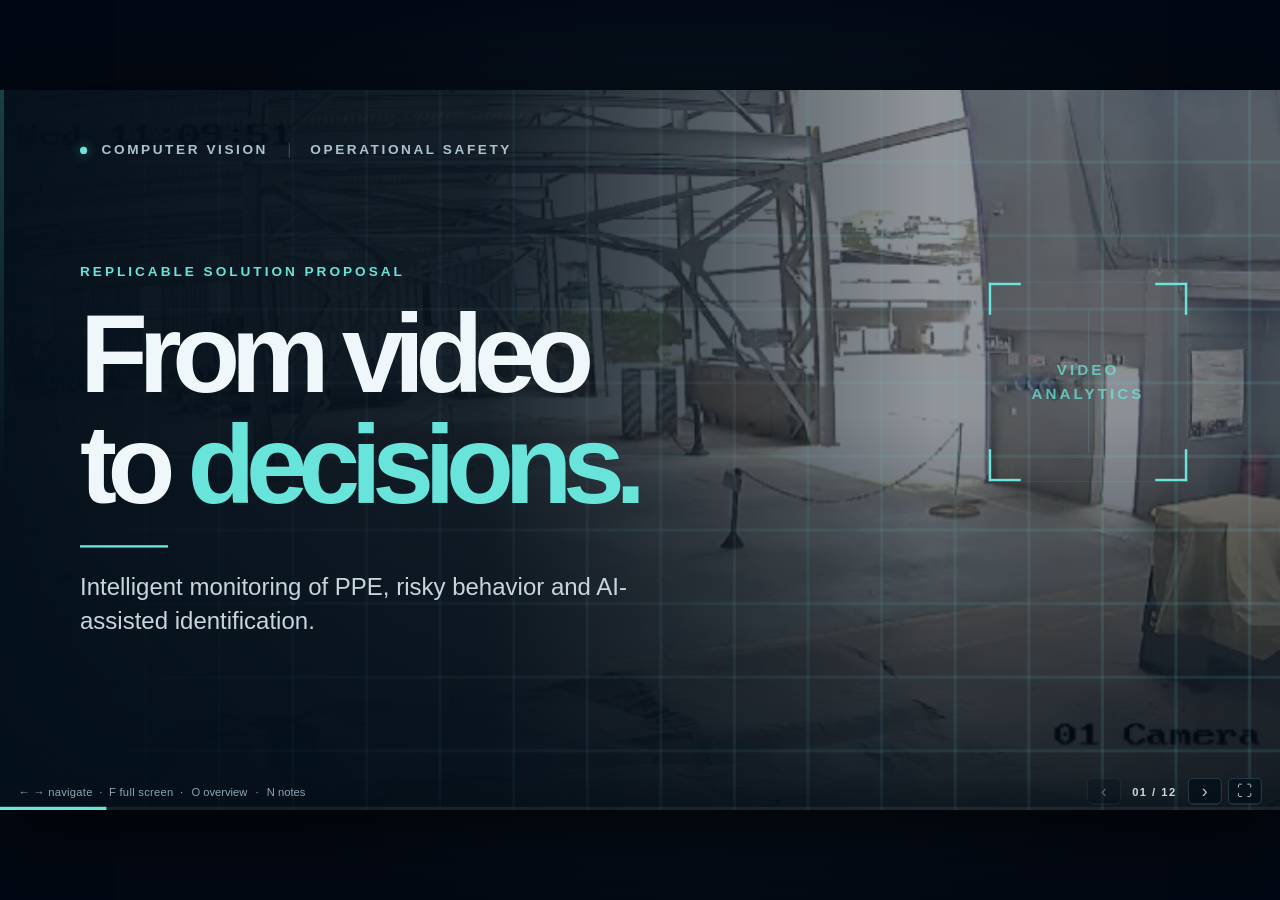
==== ApresentacaoIAseguranca_English/index.html @ 762caa15 "Add English presentation" ====
<!doctype html>
<html lang="en">
<head>
  <meta charset="utf-8">
  <meta name="viewport" content="width=device-width, initial-scale=1, viewport-fit=cover">
  <meta name="color-scheme" content="dark">
  <meta name="description" content="Offline presentation for computer vision projects in industrial safety.">
  <title>Vision AI — Operational Safety</title>
  <link rel="stylesheet" href="styles.css">
  <script src="script.js" defer></script>
</head>
<body>
  <main id="viewport" aria-label="Vision AI presentation">
    <div id="deck" class="deck">
        <section class="slide cover active" aria-roledescription="slide" aria-label="1 of 12: From video to decisions" data-title="From video to decisions" data-section="INTRODUCTION" data-notes="Open by explaining the objective. The offer is a solution that turns images into events supporting safety, beyond a standalone camera. This case served as a test bed and is still awaiting full validation.">
          <div class="cover-bg"><img class="cover-img" src="assets/ambiente-industrial.webp" alt="Industrial area monitored by a camera" draggable="false"></div>
          <div class="cover-shade"></div>
          <div class="cover-grid"></div>
          <div class="cover-meta"><span class="tiny-dot"></span> COMPUTER VISION <span class="tiny-divider"></span> OPERATIONAL SAFETY</div>
          <div class="cover-content">
            <div class="overline accent">REPLICABLE SOLUTION PROPOSAL</div>
            <h1 class="cover-title">From video<br>to <em>decisions.</em></h1>
            <div class="cover-rule"></div>
            <p class="cover-sub">Intelligent monitoring of PPE, risky behavior and AI-assisted identification.</p>
          </div>
          <div class="cover-right">
            <div class="scan-square">
              <span></span><span></span><span></span><span></span>
              <div>VIDEO<br>ANALYTICS</div>
            </div>
          </div>
        </section>
        <section class="slide" aria-roledescription="slide" aria-label="2 of 12: The challenge" data-title="The challenge" data-section="CONTEXT" data-notes="The challenge is extracting value from the available video. Emphasize the difference between passive monitoring and verifiable event workflows." hidden>
          <header class="slide-top"><span class="wordmark"><span class="mark"></span> VISION <span class="wordmark-lite">/ INTELLIGENCE</span></span><span class="chapter">02 &nbsp; / &nbsp; OPPORTUNITY</span></header>
          <div class="content-pad">
            <div class="eyebrow">01 / WHY IS THIS CRITICAL?</div>
            <h2 class="big-heading">A camera sees.<br><span class="muted">A system needs to understand.</span></h2>
            <p class="lead narrow">In industrial settings, capturing images is just the beginning. The challenge is turning observations into useful, verifiable and actionable records.</p>
            <div class="three-cards offset-top">
              <div class="feature">
                <span class="feature-index">01</span>
                <div class="feature-line"></div>
                <h3>Visibility</h3>
                <p>Identify relevant situations in monitored areas.</p>
              </div>
              <div class="feature">
                <span class="feature-index">02</span>
                <div class="feature-line"></div>
                <h3>Context</h3>
                <p>Understand where, when and under what conditions an event occurred.</p>
              </div>
              <div class="feature">
                <span class="feature-index">03</span>
                <div class="feature-line"></div>
                <h3>Response</h3>
                <p>Route evidence for review, alerts and operational improvement.</p>
              </div>
            </div>
          </div>
          <footer class="slide-foot"><span>OPERATIONAL SAFETY · EVENT-DRIVEN MONITORING</span><span>CASE STUDY · HIKVISION · 2026</span></footer>
        </section>
        <section class="slide" aria-roledescription="slide" aria-label="3 of 12: A real case as the starting point" data-title="A real case as the starting point" data-section="PROJECT FOUNDATION" data-notes="Explain the context. The equipment and captures are real, but the results still require full industrial validation. Show the large space and the doorway with strong incoming light." hidden>
          <header class="slide-top"><span class="wordmark"><span class="mark"></span> VISION <span class="wordmark-lite">/ INTELLIGENCE</span></span><span class="chapter">03 &nbsp; / &nbsp; CASE STUDY</span></header>
          <div class="content-pad">
            <div class="eyebrow">02 / WHAT HAS BEEN DONE?</div>
            <h2 class="big-heading">From hypothesis<br><span class="accent">to field deployment.</span></h2>
            <div class="case-layout">
              <div class="case-visual">
                <img class="w100" src="assets/galpao-do-piloto.webp" alt="Actual capture of the industrial facility" draggable="false">
                <div class="image-caption"><span class="signal"></span> Monitored industrial facility · 28 OCT 2026</div>
              </div>
              <div class="case-facts">
                <div class="case-fact">
                  <span>01</span>
                  <div>
                    <strong>Camera with onboard AI</strong>
                    <p>Hikvision DeepinView, tested in a real industrial facility.</p>
                  </div>
                </div>
                <div class="case-fact">
                  <span>02</span>
                  <div>
                    <strong>Observed capabilities</strong>
                    <p>Hard hat events, mobile phone use and face capture/matching.</p>
                  </div>
                </div>
              </div>
            </div>
          </div>
          <footer class="slide-foot"><span>PILOT IMAGES · CAPTURED ON 28 OCT 2026</span><span>CASE STUDY · HIKVISION · 2026</span></footer>
        </section>
        <section class="slide" aria-roledescription="slide" aria-label="4 of 12: Three demonstrated capabilities" data-title="Three demonstrated capabilities" data-section="VALIDATION" data-notes="Explain the three observable results. Avoid claiming high accuracy or delivery of a complete end-to-end workflow. Facial identification displays scores, but errors and false positives still need validation." hidden>
          <header class="slide-top"><span class="wordmark"><span class="mark"></span> VISION <span class="wordmark-lite">/ INTELLIGENCE</span></span><span class="chapter">04 &nbsp; / &nbsp; CAPABILITIES</span></header>
          <div class="content-pad">
            <div class="eyebrow">03 / RESULTS</div>
            <h2 class="big-heading">Three signs that<br><span class="muted">the technology works.</span></h2>
            <div class="proof-grid">
              <div class="proof-card">
                <div class="proof-image"><img src="assets/evento-capacete.webp" alt="Missing hard hat event" draggable="false"></div>
                <div class="proof-body">
                  <div class="proof-num">01</div>
                  <h3>Hard hat detection</h3>
                  <p>Events recorded.</p>
                </div>
              </div>
              <div class="proof-card">
                <div class="proof-image"><img src="assets/evento-celular.webp" alt="Mobile phone use event" draggable="false"></div>
                <div class="proof-body">
                  <div class="proof-num">02</div>
                  <h3>Mobile phone use</h3>
                  <p>Detection confirmed when the phone is visible to the camera.</p>
                </div>
              </div>
              <div class="proof-card">
                <div class="proof-image face-proof"><img src="assets/comparacao-facial.webp" alt="Recognition panel with anonymized data" draggable="false"></div>
                <div class="proof-body">
                  <div class="proof-num">03 <span class="status status-good">RECORDS GENERATED</span></div>
                  <h3>Face capture and matching</h3>
                </div>
              </div>
            </div>
          </div>
          <footer class="slide-foot"><span>DETECTION ≠ VALIDATED ACCURACY</span><span>CASE STUDY · HIKVISION · 2026</span></footer>
        </section>
        <section class="slide" aria-roledescription="slide" aria-label="5 of 12: Phone use detection within the field of view" data-title="Phone use detection within the field of view" data-section="BEHAVIOR" data-notes="State clearly that the team confirmed this test, including the known failure when the phone is on the side of the face hidden from the camera. Positioning and perspective matter." hidden>
          <header class="slide-top"><span class="wordmark"><span class="mark"></span> VISION <span class="wordmark-lite">/ INTELLIGENCE</span></span><span class="chapter">05 &nbsp; / &nbsp; MOBILE PHONE USE</span></header>
          <div class="content-pad">
            <div class="eyebrow">04 / BEHAVIOR DETECTION</div>
            <h2 class="mid-heading">Mobile phone detected.<br><span class="accent">Confirmed in field testing.</span></h2>
            <div class="phone-layout">
              <div class="phone-visual">
                <img class="w100" src="assets/evento-celular.webp" alt="Confirmed mobile phone use test" draggable="false">
                <div class="media-tag">EVENT · USING MOBILE PHONE</div>
              </div>
            </div>
          </div>
          <footer class="slide-foot"><span>CAPABILITY CONFIRMED IN FIELD TESTING</span><span>CASE STUDY · HIKVISION · 2026</span></footer>
        </section>
        <section class="slide" aria-roledescription="slide" aria-label="6 of 12: Facial recognition requires sufficient image detail" data-title="Facial recognition requires sufficient image detail" data-section="FACE" data-notes="The records and comparisons against the facial database are visible. Make clear that sensitivity, specificity, FAR/FRR and accuracy have not been measured. Personal data is protected in the demonstration materials." hidden>
          <header class="slide-top"><span class="wordmark"><span class="mark"></span> VISION <span class="wordmark-lite">/ INTELLIGENCE</span></span><span class="chapter">06 &nbsp; / &nbsp; ASSISTED IDENTIFICATION</span></header>
          <div class="content-pad">
            <div class="eyebrow">05 / FACE CAPTURE</div>
            <h2 class="mid-heading">Identifying people requires<br><span class="muted">more than locating faces.</span></h2>
            <div class="facial-layout">
              <div class="records-panel">
                <div class="panel-heading">RECORDS GENERATED BY THE CAMERA <span>●</span></div>
                <img class="w100" src="assets/registros-faciais.webp" alt="Face capture history with anonymized faces" draggable="false">
                <div class="privacy-label">Facial data anonymized in this presentation</div>
              </div>
              <div class="facial-copy">
                <div class="score-large">60–92<span>%</span></div>
                <div class="score-label">Range of scores shown in sample matches</div>
              </div>
            </div>
          </div>
          <footer class="slide-foot"><span>INTERFACE MATCH SCORES · NOT ACCURACY METRICS</span><span>CASE STUDY · HIKVISION · 2026</span></footer>
        </section>
        <section class="slide" aria-roledescription="slide" aria-label="7 of 12: From equipment to a solution" data-title="From equipment to a solution" data-section="ARCHITECTURE" data-notes="This is a reference architecture for new projects and has not yet been fully implemented in this case. ISAPI/ONVIF integration for each event must be tested before it can be confirmed. A custom model is optional and is added when needed." hidden>
          <header class="slide-top"><span class="wordmark"><span class="mark"></span> VISION <span class="wordmark-lite">/ INTELLIGENCE</span></span><span class="chapter">07 &nbsp; / &nbsp; REFERENCE ARCHITECTURE</span></header>
          <div class="content-pad">
            <div class="eyebrow">06 / HOW A PROJECT CAN EVOLVE</div>
            <h2 class="mid-heading">From sensor to record.<br><span class="muted">Beyond the camera interface.</span></h2>
            <div class="arch-flow">
              <div class="arch-node">
                <div class="arch-num">01 / SOURCE</div>
                <div class="arch-icon">◉</div>
                <strong>Smart camera</strong>
                <p>Video and AI events</p>
              </div>
              <div class="arch-arrow">→</div>
              <div class="arch-node">
                <div class="arch-num">02 / CONNECT</div>
                <div class="arch-icon">⇄</div>
                <strong>Integration layer</strong>
                <p>Receipt and validation</p>
              </div>
              <div class="arch-arrow">→</div>
              <div class="arch-node">
                <div class="arch-num">03 / INTERPRET</div>
                <div class="arch-icon">◇</div>
                <strong>Event correlation</strong>
                <p>Person · time · location</p>
              </div>
              <div class="arch-arrow">→</div>
              <div class="arch-node">
                <div class="arch-num">04 / ACT</div>
                <div class="arch-icon">▤</div>
                <strong>Incident management</strong>
                <p>Review · alerts · reports</p>
              </div>
            </div>
            <div class="arch-lower">
              <div class="arch-label">OPTIONAL EXTENSION</div>
              <div class="arch-optional"><strong>Custom external AI</strong><span>Custom models can complement onboard AI when requirements call for it.</span></div>
              <div class="arch-guard">Integrations, protocols and performance require validation for each device and environment.</div>
            </div>
          </div>
          <footer class="slide-foot"><span>PROPOSED ARCHITECTURE · NOT FULLY DEPLOYED IN THE PILOT</span><span>CASE STUDY · HIKVISION · 2026</span></footer>
        </section>
        <section class="slide" aria-roledescription="slide" aria-label="8 of 12: An event becomes a workflow" data-title="An event becomes a workflow" data-section="PRODUCT" data-notes="Explain that the mockup shows the proposed product. The pilot confirmed events in the camera interface, while this platform remains a proposal. The software provides traceability and human review before action is taken." hidden>
          <header class="slide-top"><span class="wordmark"><span class="mark"></span> VISION <span class="wordmark-lite">/ INTELLIGENCE</span></span><span class="chapter">08 &nbsp; / &nbsp; PROPOSED EXPERIENCE</span></header>
          <div class="content-pad">
            <div class="eyebrow">07 / EXPERIENCE TO BE DEVELOPED</div>
            <h2 class="mid-heading">From detection<br><span class="accent">to follow-up.</span></h2>
            <div class="app-shell">
              <div class="app-header"><span class="mini-mark"></span> EVENT CENTER <span class="demo-flag">ILLUSTRATIVE CONCEPT</span><span class="app-faux-clock">OVERVIEW</span></div>
              <div class="app-stats">
                <div><span>01</span><strong>Receive</strong><small>Raw event</small></div>
                <div><span>02</span><strong>Verify</strong><small>Context and evidence</small></div>
                <div><span>03</span><strong>Classify</strong><small>Human validation</small></div>
                <div><span>04</span><strong>Learn</strong><small>Reports and adjustments</small></div>
              </div>
              <div class="sample-event subtle">
                <div class="sample-icon ok">✓</div>
                <div class="event-text">
                  <strong>Event received · mobile phone use</strong>
                  <p>Configurable rule · review under operational policy</p>
                </div>
                <div class="sample-chip neutral">SAMPLE RECORD</div>
              </div>
            </div>
            <div class="app-caption">Conceptual interface. It represents neither delivered software nor an actual event.</div>
          </div>
          <footer class="slide-foot"><span>PRODUCT WORKFLOW · NON-OPERATIONAL EXAMPLE</span><span>CASE STUDY · HIKVISION · 2026</span></footer>
        </section>
        <section class="slide" aria-roledescription="slide" aria-label="9 of 12: Reliability and governance" data-title="Reliability and governance" data-section="RESPONSIBILITY" data-notes="Biometric information is sensitive data. Keep names, Brazilian taxpayer IDs (CPF) and faces out of commercial materials. Require a defined purpose, an appropriate legal basis, data minimization, retention rules and access permissions. Use human review for decisions affecting workers." hidden>
          <header class="slide-top"><span class="wordmark"><span class="mark"></span> VISION <span class="wordmark-lite">/ INTELLIGENCE</span></span><span class="chapter">09 &nbsp; / &nbsp; TRUST</span></header>
          <div class="content-pad">
            <div class="eyebrow">08 / NON-NEGOTIABLE PRINCIPLES</div>
            <h2 class="big-heading">AI supports decisions.<br><span class="muted">Verification is still required.</span></h2>
            <div class="govern-grid">
              <div class="govern-card">
                <div class="govern-icon">01</div>
                <h3>Human review</h3>
                <p>Avoid assigning violations automatically based on uncertain detection.</p>
              </div>
              <div class="govern-card">
                <div class="govern-icon">02</div>
                <h3>Traceability</h3>
                <p>Retain event context, time, source and evidence.</p>
              </div>
              <div class="govern-card">
                <div class="govern-icon">03</div>
                <h3>Data protection</h3>
                <p>Biometrics and identification require controls and review under the LGPD.</p>
              </div>
              <div class="govern-card">
                <div class="govern-icon">04</div>
                <h3>Ongoing testing</h3>
                <p>Measure false positives, missed events and changes in the environment.</p>
              </div>
            </div>
            <div class="govern-statement"><span class="signal"></span> A sound solution must be technically feasible, operationally useful and responsible.</div>
          </div>
          <footer class="slide-foot"><span>GOVERNANCE AND SAFETY BY DESIGN</span><span>CASE STUDY · HIKVISION · 2026</span></footer>
        </section>
        <section class="slide" aria-roledescription="slide" aria-label="10 of 12: Applying the case to new projects" data-title="Applying the case to new projects" data-section="METHOD" data-notes="Present a repeatable method. Start with one rule and one area, define success, test and then size the solution. Establish timelines, camera counts and accuracy expectations after the site assessment." hidden>
          <header class="slide-top"><span class="wordmark"><span class="mark"></span> VISION <span class="wordmark-lite">/ INTELLIGENCE</span></span><span class="chapter">10 &nbsp; / &nbsp; DEPLOYMENT STRATEGY</span></header>
          <div class="content-pad">
            <div class="eyebrow">09 / REPLICABLE MODEL</div>
            <h2 class="mid-heading">Start small.<br><span class="accent">Validate before scaling.</span></h2>
            <div class="roadmap">
              <div class="road-step">
                <div class="road-step-head">
                  <div class="phase">PHASE 01</div>
                  <span class="road-id">01</span>
                </div>
                <h3>Assessment</h3>
                <p>Map the environment, risks, rules and field of view.</p>
                <div class="road-deliver">Output → scope and test criteria</div>
              </div>
              <div class="road-step">
                <div class="road-step-head">
                  <div class="phase">PHASE 02</div>
                  <span class="road-id">02</span>
                </div>
                <h3>Proof of concept</h3>
                <p>Test real events, occlusions, lighting and AI limitations.</p>
                <div class="road-deliver">Output → measurable results</div>
              </div>
              <div class="road-step">
                <div class="road-step-head">
                  <div class="phase">PHASE 03</div>
                  <span class="road-id">03</span>
                </div>
                <h3>Integration and scale</h3>
                <p>Build records, alerts and metrics, and extend coverage to new areas.</p>
                <div class="road-deliver">Output → governed operations</div>
              </div>
            </div>
            <div class="road-bottom"><span>1 CAMERA</span><b>→</b><span>1 RULE</span><b>→</b><span>1 AREA</span><b>→</b><span>1 MEASURABLE CRITERION</span></div>
          </div>
          <footer class="slide-foot"><span>EFFORT AND INFRASTRUCTURE DEFINED AFTER ASSESSMENT</span><span>CASE STUDY · HIKVISION · 2026</span></footer>
        </section>
        <section class="slide" aria-roledescription="slide" aria-label="11 of 12: More possibilities, the same rigor" data-title="More possibilities, the same rigor" data-section="EXPANSION" data-notes="Distinguish the tests confirmed in the pilot from future possibilities. Detection of safety glasses, gloves, restricted areas and advanced behavior analysis must not be sold as validated capabilities of the current equipment." hidden>
          <header class="slide-top"><span class="wordmark"><span class="mark"></span> VISION <span class="wordmark-lite">/ INTELLIGENCE</span></span><span class="chapter">11 &nbsp; / &nbsp; NEW APPLICATIONS</span></header>
          <div class="content-pad">
            <div class="eyebrow">10 / OPPORTUNITIES FOR GROWTH</div>
            <h2 class="big-heading">One method.<br><span class="muted">Different applications.</span></h2>
            <div class="use-grid">
              <div class="use-card">
                <div class="use-glyph">⌁</div>
                <h3>PPE</h3>
                <p>Hard hats and other equipment relevant to each process.</p>
                <span>CASE STUDY</span>
              </div>
              <div class="use-card">
                <div class="use-glyph">▢</div>
                <h3>Behaviors</h3>
                <p>Mobile phone use and rules specific to the environment.</p>
                <span>CASE STUDY</span>
              </div>
              <div class="use-card">
                <div class="use-glyph">◎</div>
                <h3>Access and presence</h3>
                <p>Monitoring areas, routes and movement.</p>
                <span>OPPORTUNITY</span>
              </div>
              <div class="use-card">
                <div class="use-glyph">▥</div>
                <h3>Operational intelligence</h3>
                <p>Metrics and historical records to guide prevention.</p>
                <span>OPPORTUNITY</span>
              </div>
            </div>
            <div class="use-disclaimer">Additional applications depend on requirements, hardware compatibility, technical validation and privacy assessment.</div>
          </div>
          <footer class="slide-foot"><span>POTENTIAL USE CASES · NOT ALL DEMONSTRATED IN THE PILOT</span><span>CASE STUDY · HIKVISION · 2026</span></footer>
        </section>
        <section class="slide end" aria-roledescription="slide" aria-label="12 of 12: Next step: identify where AI adds value" data-title="Next step: identify where AI adds value" data-section="CLOSING" data-notes="Close by asking which risks and situations matter most in the customer&#x27;s operation. Use the answer to discuss assessment, proof of concept and integration. Avoid presenting it as a finished product." hidden>
          <div class="end-bg"><img src="assets/ambiente-industrial.webp" alt="Industrial environment" draggable="false"></div>
          <div class="end-grad"></div>
          <div class="end-mark"><span class="mark"></span> VISION <span>/ INTELLIGENCE</span></div>
          <div class="end-content">
            <div class="overline accent">AI FOR OPERATIONAL SAFETY</div>
            <h1>Turning<br>pixels into <em>prevention.</em></h1>
            <div class="cover-rule"></div>
            <p>A real-world pilot as the basis for tailored solutions, with evidence, context and responsibility.</p>
            <div class="end-actions">
              <div><span>01</span> Understand the environment</div>
              <div><span>02</span> Define the rule</div>
              <div><span>03</span> Validate the solution</div>
            </div>
          </div>
          <div class="end-footer">OPEN DISCUSSION <span class="long-arrow">→</span> Q&amp;A</div>
        </section>

      <div class="presenter-ui">
        <aside id="notes" aria-labelledby="notes-heading" hidden>
          <h2 id="notes-heading">Presenter notes</h2>
          <p id="notes-text"></p>
        </aside>

        <footer class="toolbar">
          <div class="shortcuts">
            <span class="keyboard-hint"><kbd>←</kbd> <kbd>→</kbd> navigate</span>
            <span class="shortcut-separator" aria-hidden="true">·</span>
            <span class="keyboard-hint"><kbd>F</kbd> full screen</span>
            <span class="shortcut-separator" aria-hidden="true">·</span>
            <button id="overview-toggle" type="button" aria-label="Open the slide overview" aria-haspopup="dialog" aria-controls="overview" aria-keyshortcuts="O"><kbd aria-hidden="true">O</kbd> overview</button>
            <span class="shortcut-separator" aria-hidden="true">·</span>
            <button id="notes-toggle" type="button" aria-label="Presenter notes" aria-controls="notes" aria-expanded="false" aria-keyshortcuts="N"><kbd aria-hidden="true">N</kbd> notes</button>
          </div>
          <nav class="navigation" aria-label="Slide navigation">
            <button id="prev" type="button" aria-label="Previous slide" aria-disabled="true">‹</button>
            <div id="counter">01 / 12</div>
            <button id="next" type="button" aria-label="Next slide">›</button>
            <button id="full" type="button" aria-label="Full screen mode" aria-pressed="false" aria-keyshortcuts="F"><span aria-hidden="true">⛶</span></button>
          </nav>
          <div id="progress-track" role="progressbar" aria-label="Presentation progress" aria-valuemin="1" aria-valuemax="12" aria-valuenow="1">
            <div id="progress"></div>
          </div>
        </footer>
      </div>
    </div>
  </main>

  <div id="announcement" class="sr-only" role="status" aria-atomic="true"></div>

  <dialog id="overview" aria-labelledby="overview-title">
    <div class="overview-header">
      <h2 id="overview-title">Slide overview</h2>
      <button id="overview-close" type="button" aria-label="Close the overview">×</button>
    </div>
    <div id="overview-grid"></div>
  </dialog>
</body>
</html>
---- ApresentacaoIAseguranca_English/styles.css ----
:root {
  color-scheme: dark;
  --shell: #081824;
  --shell-line: #253c49;
  --background: #07131d;
  --surface-deep: #122a39;
  --text: #eff7fa;
  --muted: #93a9b8;
  --subtle: #8ba5b5;
  --accent: #69e4db;
  --warm: #feb978;
  --line: #284553;
  --border: rgba(190, 225, 231, .16);
  --pad: 95px;
  font-family: Inter, 'Segoe UI', Aptos, Arial, sans-serif;
}

*, *::before, *::after { box-sizing: border-box; }
[hidden] { display: none !important; }
html, body { margin: 0; height: 100%; }
body {
  display: flex;
  flex-direction: column;
  overflow: hidden;
  background: var(--background);
  color: var(--text);
}

button { font: inherit; color: inherit; cursor: pointer; }
button:focus-visible {
  outline: 2px solid var(--accent);
  outline-offset: 3px;
}

.sr-only {
  position: absolute;
  width: 1px;
  height: 1px;
  padding: 0;
  overflow: hidden;
  clip-path: inset(50%);
  white-space: nowrap;
}

/* Moldura e navegação */
#viewport {
  position: relative;
  min-height: 0;
  flex: 1 1 auto;
  overflow: hidden;
  background: radial-gradient(ellipse at 55% 50%, #122635, #020813 75%);
  touch-action: pan-y pinch-zoom;
}

.deck {
  position: absolute;
  top: 50%;
  left: 50%;
  width: 1600px;
  height: 900px;
  overflow: hidden;
  transform: translate(-50%, -50%) scale(var(--slide-scale, 1));
  background: var(--background);
  box-shadow: 0 25px 95px #000c;
}

.presenter-ui {
  position: absolute;
  z-index: 2;
  inset: auto 0 0;
}

.toolbar {
  position: relative;
  display: flex;
  align-items: center;
  justify-content: space-between;
  gap: 12px;
  padding: 4px 23px 7px;
  background: linear-gradient(0deg, #050d144d, transparent);
}

.shortcuts, .navigation { display: flex; align-items: center; gap: 8px; }
.shortcuts { color: var(--subtle); letter-spacing: .025em; font-size: 14px; white-space: nowrap; }
.shortcuts kbd { font: inherit; }
.shortcuts button {
  min-height: 33px;
  padding: 0 2px;
  border: 0;
  border-radius: 3px;
  background: transparent;
}

.shortcuts button:hover, .shortcuts button[aria-expanded='true'] { color: var(--accent); }
.navigation button {
  display: grid;
  place-items: center;
  width: 42px;
  height: 33px;
  padding: 0;
  border: 1px solid rgba(146, 205, 218, .28);
  border-radius: 6px;
  background: #04101acc;
  color: #b5c9d3;
  font-size: 22px;
  line-height: 1;
}

.navigation button:hover, .navigation button[aria-pressed='true'] { border-color: var(--accent); color: var(--accent); }
.navigation button[aria-disabled='true'] { opacity: .38; cursor: default; }
.navigation button[aria-disabled='true']:hover { border-color: var(--shell-line); color: var(--text); }
#full { font-size: 19px; }
#counter { min-width: 68px; text-align: center; color: #c8dbe2; font-size: 14px; font-weight: 750; letter-spacing: .13em; font-variant-numeric: tabular-nums; }
#progress-track { position: absolute; inset: auto 0 0; height: 4px; background: #c9e4e714; }
#progress { width: calc(100% / 12); height: 100%; background: var(--accent); transition: width .2s ease; }

#notes {
  width: min(calc(100% - 48px), 970px);
  max-height: 185px;
  overflow: auto;
  margin: 0 auto 15px;
  padding: 18px 24px;
  border: 1px solid #69e4db73;
  border-radius: 12px;
  background: #030f17f5;
  box-shadow: 0 20px 50px #0006;
}

#notes h2 { margin: 0 0 7px; font-size: 14px; color: var(--accent); }
#notes p { margin: 0; color: #dceaf0; font-size: 18px; line-height: 1.5; }

#overview {
  width: min(94vw, 1160px);
  max-height: 88dvh;
  padding: clamp(16px, 4vw, 36px);
  border: 1px solid var(--line);
  border-radius: 16px;
  background: var(--shell);
  color: var(--text);
  box-shadow: 0 30px 100px #000a;
}

#overview::backdrop { background: #03090edb; }
.overview-header { display: flex; align-items: center; justify-content: space-between; gap: 16px; margin-bottom: 20px; }
.overview-header h2 { margin: 0; font-size: clamp(19px, 3vw, 29px); letter-spacing: -.03em; }
#overview-close {
  flex: none;
  min-width: 40px;
  min-height: 40px;
  border: 1px solid var(--shell-line);
  border-radius: 7px;
  background: transparent;
  color: var(--muted);
  font-size: 20px;
}
#overview-close:hover { background: var(--surface-deep); color: var(--accent); }
#overview-grid { display: grid; grid-template-columns: repeat(4, 1fr); gap: 12px; }
.overview-item {
  display: grid;
  align-content: center;
  gap: 8px;
  min-height: 92px;
  padding: 13px 15px;
  text-align: left;
  border: 1px solid var(--shell-line);
  border-radius: 8px;
  background: var(--surface-deep);
}

.overview-item span { color: var(--subtle); font-size: 12px; letter-spacing: .12em; }
.overview-item strong { font-size: 16px; line-height: 1.25; }
.overview-item:hover, .overview-item[aria-current='true'] { border-color: var(--accent); }
.overview-item[aria-current='true'] span { color: var(--accent); }

.slide {
  position: absolute;
  inset: 0;
  isolation: isolate;
  overflow: hidden;
  background: var(--background);
}

/* Tipografia e áreas comuns dos slides */

.slide:not(.cover):not(.end)::before {
  content: "";
  pointer-events: none;
  position: absolute;
  inset: 0;
  background-image: linear-gradient(rgba(143,199,214,.025) 1px,transparent 1px),linear-gradient(90deg,rgba(143,199,214,.025) 1px,transparent 1px);
  background-size: 80px 80px;
  opacity: .55;
}

.slide::after {
  content: "";
  position: absolute;
  left: 0;
  top: 0;
  width: 5px;
  height: 100%;
  background: linear-gradient(180deg,var(--accent),transparent 55%);
  opacity: .22;
  pointer-events: none;
}

.slide-top {
  position: absolute;
  left: var(--pad);
  right: var(--pad);
  top: 52px;
  display: flex;
  align-items: center;
  justify-content: space-between;
  z-index: 3;
  gap: 20px;
}

.wordmark {
  font-size: 21px;
  font-weight: 850;
  letter-spacing: .19em;
  display: flex;
  align-items: center;
  gap: 15px;
}

.mark, .mini-mark {
  width: 23px;
  height: 23px;
  border: 4px solid var(--accent);
  display: inline-block;
  border-right-color: transparent;
  border-radius: 50%;
  transform: rotate(-30deg);
  flex: none;
}

.wordmark-lite {
  font-weight: 400;
  letter-spacing: .12em;
  color: #7595a5;
  font-size: 16px;
  margin-left: 5px;
}

.chapter { color: #859fb0; font-size: 15px; letter-spacing: .2em; font-weight: 750; }

.slide-foot {
  position: absolute;
  left: var(--pad);
  right: var(--pad);
  bottom: 44px;
  display: flex;
  justify-content: space-between;
  align-items: center;
  color: #6f8b9d;
  font-size: 14px;
  letter-spacing: .125em;
  font-weight: 700;
  z-index: 3;
  gap: 24px;
}

.slide-foot::before {
  content: "";
  position: absolute;
  bottom: 27px;
  left: 0;
  right: 0;
  height: 1px;
  background: rgba(255,255,255,.09);
}

.content-pad { position: relative; padding: 150px var(--pad) 90px; z-index: 2; height: 100%; }

.eyebrow, .overline { letter-spacing: .22em; font-size: 17px; font-weight: 850; color: #a1b8c4; }

.accent { color: var(--accent) !important; }

.muted { color: #88a1b1; }

.big-heading {
  font-size: 79px;
  line-height: 1.1;
  letter-spacing: -.057em;
  margin: 28px 0 19px;
  font-weight: 780;
}

.mid-heading {
  font-size: 69px;
  line-height: 1.08;
  letter-spacing: -.052em;
  margin: 24px 0 26px;
  font-weight: 790;
}

.lead { font-size: 27px; line-height: 1.47; color: #abc0cd; }

.narrow { max-width: 1000px; }

.three-cards { display: grid; grid-template-columns: repeat(3,1fr); gap: 19px; }

.offset-top { margin-top: 60px; }

.feature {
  height: 210px;
  border: 1px solid var(--border);
  border-radius: 10px;
  background: linear-gradient(160deg,rgba(33,65,79,.38),rgba(13,33,45,.45));
  padding: 27px 30px;
  position: relative;
  overflow: hidden;
}

.feature-index { font-size: 15px; color: var(--accent); font-weight: 800; letter-spacing: .15em; }

.feature-line {
  position: absolute;
  right: 0;
  top: 0;
  width: 86px;
  height: 2px;
  background: var(--accent);
}

.feature h3 { font-size: 31px; letter-spacing: -.03em; margin: 26px 0 8px; }

.feature p { font-size: 20px; line-height: 1.4; color: #a6bbc6; margin: 0; max-width: 330px; }

.w100 { width: 100%; height: 100%; object-fit: cover; display: block; }

.signal, .tiny-dot {
  display: inline-block;
  width: 9px;
  height: 9px;
  background: var(--accent);
  border-radius: 50%;
  box-shadow: 0 0 15px rgba(105,228,219,.5);
  margin-right: 10px;
  flex: none;
}

.tiny-divider {
  display: inline-block;
  height: 19px;
  width: 1px;
  background: rgba(255,255,255,.3);
  margin: 0 18px;
  vertical-align: middle;
}

/* Abertura */

.cover-bg, .cover-shade, .cover-grid { position: absolute; inset: 0; }

.cover-bg img {
  height: 100%;
  width: 100%;
  object-fit: cover;
  filter: saturate(.65) contrast(1.08);
  transform: scale(1.04);
}

.cover-shade {
  background: linear-gradient(90deg,rgba(3,15,26,.99) 0%,rgba(3,15,26,.91) 38%,rgba(3,15,26,.44) 73%,rgba(3,15,26,.48)),linear-gradient(0deg,rgba(3,11,19,.85),transparent 55%);
}

.cover-grid {
  background-image: linear-gradient(transparent 95%,rgba(114,206,221,.13) 96%),linear-gradient(90deg,transparent 95%,rgba(114,206,221,.13) 96%);
  background-size: 92px 92px;
  mask-image: linear-gradient(90deg,transparent,black);
}

.cover-meta {
  position: absolute;
  left: 100px;
  top: 65px;
  font-size: 17px;
  letter-spacing: .19em;
  color: #abc3cc;
  font-weight: 800;
}

.cover-content { position: absolute; left: 100px; top: 218px; width: 940px; }

.cover-title {
  font-weight: 820;
  font-size: 139px;
  letter-spacing: -.085em;
  line-height: .99;
  margin: 23px 0 33px;
}

.cover-title em, .end-content h1 em { font-style: normal; color: var(--accent); }

.cover-rule { height: 3px; width: 110px; background: var(--accent); margin: 25px 0; }

.cover-sub { font-size: 30px; line-height: 1.42; color: #c7d6dc; width: 790px; margin-top: 28px; }

.cover-right { position: absolute; right: 115px; top: 240px; }

.scan-square {
  height: 250px;
  width: 250px;
  position: relative;
  border: 1px solid rgba(105,228,219,.1);
  display: flex;
  align-items: center;
  justify-content: center;
  color: rgba(105,228,219,.75);
  font-size: 19px;
  letter-spacing: .2em;
  text-align: center;
  line-height: 1.6;
  font-weight: 800;
}

.scan-square:after {
  content: "";
  position: absolute;
  top: 35px;
  bottom: 35px;
  width: 1px;
  background: rgba(105,228,219,.18);
  left: 50%;
  animation: scan 5s infinite alternate ease-in-out;
}

.scan-square span { position: absolute; width: 40px; height: 40px; border: 3px solid var(--accent); }

.scan-square span:nth-child(1) { left: 0; top: 0; border-right: 0; border-bottom: 0; }

.scan-square span:nth-child(2) { right: 0; top: 0; border-left: 0; border-bottom: 0; }

.scan-square span:nth-child(3) { left: 0; bottom: 0; border-right: 0; border-top: 0; }

.scan-square span:nth-child(4) { right: 0; bottom: 0; border-left: 0; border-top: 0; }

@keyframes scan {
  from { transform: translateX(-60px); }
  to { transform: translateX(60px); }
}

/* Estudo de caso */

.case-layout {
  display: grid;
  grid-template-columns: 1.25fr .75fr;
  gap: 50px;
  margin-top: 35px;
  height: 390px;
}

.case-visual {
  border-radius: 10px;
  overflow: hidden;
  position: relative;
  border: 1px solid var(--border);
  background: #18303e;
}

.case-visual img { object-fit: cover; filter: saturate(.8); }

.image-caption {
  position: absolute;
  bottom: 0;
  left: 0;
  right: 0;
  background: linear-gradient(0deg,rgba(0,12,22,.91),transparent);
  padding: 33px 25px 19px;
  font-size: 16px;
  font-weight: 700;
}

.case-facts {
  display: flex;
  flex-direction: column;
  justify-content: center;
  padding: 4px 0;
  gap: 26px;
}

.case-fact {
  display: flex;
  gap: 22px;
  align-items: flex-start;
  border-bottom: 1px solid var(--border);
  padding-bottom: 20px;
}

.case-fact:last-child { border-bottom: 0; }

.case-fact>span { font-size: 17px; color: var(--accent); font-weight: 800; padding-top: 4px; }

.case-fact strong { font-size: 25px; letter-spacing: -.02em; }

.case-fact p { font-size: 19px; color: #9db2bf; line-height: 1.42; margin: 8px 0 0; }

/* Resultados do piloto */

.proof-grid { display: grid; grid-template-columns: repeat(3,1fr); gap: 20px; margin-top: 36px; }

.proof-card {
  border: 1px solid var(--border);
  border-radius: 11px;
  background: #0b202e;
  overflow: hidden;
  height: 407px;
}

.proof-image { height: 225px; overflow: hidden; background: #192b36; }

.proof-image img { height: 100%; width: 100%; object-fit: cover; filter: saturate(.82); }

.proof-image.face-proof img { object-fit: contain; background: #0b1d2a; }

.proof-body { padding: 21px 25px; }

.proof-num {
  font-size: 16px;
  color: #77afbf;
  display: flex;
  align-items: center;
  justify-content: space-between;
  font-weight: 850;
  min-height: 29px;
}

.status { font-size: 12px; letter-spacing: .09em; padding: 6px 8px; border-radius: 4px; }

.status-good {
  background: rgba(72,181,152,.13);
  color: #9ce5cb;
  border: 1px solid rgba(72,181,152,.22);
}

.proof-body h3 { font-size: 26px; letter-spacing: -.03em; margin: 20px 0 9px; }

.proof-body p { font-size: 19px; line-height: 1.35; color: #9bb2c0; margin: 0; }

.phone-visual {
  overflow: hidden;
  position: relative;
  width: min(100%, 570px);
  aspect-ratio: 635 / 484;
  border: 1px solid var(--border);
  border-radius: 10px;
  background: #23323b;
}

.media-tag {
  position: absolute;
  left: 18px;
  /* A faixa de informações da câmera ocupa os 11% inferiores da captura. */
  bottom: calc(11% + 8px);
  background: rgba(4,17,28,.92);
  padding: 12px 15px;
  border: 1px solid rgba(105,228,219,.2);
  color: #b4d0d8;
  font-size: 14px;
  letter-spacing: .12em;
  font-weight: 850;
}

/* Registros e evidências */

.simple-rule { height: 1px; background: var(--border); margin: 23px 0; }

.phone-layout { display: grid; margin-top: 29px; justify-items: center; }

.phone-visual img {
  position: absolute;
  inset: 0;
  object-fit: contain;
  background: #172833;
}

.facial-layout {
  display: grid;
  grid-template-columns: 1.25fr .75fr;
  gap: 42px;
  height: 430px;
  margin-top: 36px;
}

.records-panel {
  background: #172534;
  border: 1px solid var(--border);
  border-radius: 10px;
  overflow: hidden;
  position: relative;
  display: flex;
  flex-direction: column;
  min-height: 0;
}

.records-panel img {
  display: block;
  width: 100%;
  object-fit: contain;
  background: #eaeded;
  flex: 1 1 0;
  min-height: 0;
}

.panel-heading {
  font-size: 16px;
  color: #b3d9e1;
  letter-spacing: .08em;
  font-weight: 850;
  padding: 14px 22px;
  background: #102a3b;
}

.panel-heading span { float: right; color: var(--accent); }

.privacy-label {
  position: absolute;
  bottom: 8px;
  right: 12px;
  background: #07121ce8;
  color: #bdd0d9;
  font-size: 14px;
  padding: 7px 11px;
  border-radius: 4px;
}

.facial-copy { padding: 16px 4px; }

.score-large {
  font-size: 96px;
  color: var(--accent);
  font-weight: 780;
  line-height: 1;
  letter-spacing: -.075em;
}

.score-large span { font-size: 45px; letter-spacing: -.04em; }

.score-label { font-size: 21px; line-height: 1.38; color: #afc6cf; margin: 12px 0 0; }

.warning-inline {
  display: flex;
  align-items: center;
  gap: 12px;
  color: #f7cc9d;
  font-size: 17px;
  line-height: 1.3;
  margin-top: 24px;
}

.warning-inline span {
  width: 26px;
  height: 26px;
  flex: 0 0 26px;
  border: 1px solid var(--warm);
  border-radius: 50%;
  text-align: center;
  line-height: 24px;
  font-style: italic;
  font-weight: 700;
}

/* Arquitetura de referência */

.arch-flow { display: flex; align-items: center; gap: 10px; margin-top: 54px; }

.arch-node {
  border: 1px solid rgba(105,228,219,.23);
  background: linear-gradient(180deg,#102d3b,#0b202e);
  border-radius: 11px;
  width: 306px;
  height: 255px;
  padding: 24px 21px;
}

.arch-num { font-size: 14px; letter-spacing: .13em; color: var(--accent); font-weight: 800; }

.arch-icon { font-size: 53px; line-height: 1; margin: 18px 0 13px; color: #91e5e1; }

.arch-node strong { font-size: 24px; line-height: 1.1; display: block; }

.arch-node p { font-size: 17px; color: #90abba; margin: 12px 0; }

.arch-arrow { color: var(--accent); font-size: 39px; font-weight: 700; }

.arch-lower {
  display: grid;
  grid-template-columns: 210px 1fr 1fr;
  gap: 18px;
  margin-top: 32px;
  align-items: center;
}

.arch-label { font-size: 16px; font-weight: 800; letter-spacing: .12em; color: #a4bdc8; }

.arch-optional {
  display: flex;
  flex-direction: column;
  gap: 8px;
  border-left: 3px solid var(--accent);
  padding: 7px 19px;
  font-size: 18px;
}

.arch-optional strong { font-size: 21px; }

.arch-optional span, .arch-guard { color: #8fa9b6; line-height: 1.35; }

.arch-guard { font-size: 17px; }

/* Central de eventos */

.app-shell {
  margin-top: 34px;
  background: #0c2232;
  border: 1px solid rgba(149,207,222,.26);
  border-radius: 13px;
  box-shadow: 0 24px 75px rgba(0,0,0,.25);
  overflow: hidden;
}

.app-header {
  height: 65px;
  display: flex;
  align-items: center;
  padding: 0 26px;
  gap: 13px;
  letter-spacing: .14em;
  font-size: 16px;
  font-weight: 850;
  border-bottom: 1px solid var(--border);
  background: #122d3f;
}

.mini-mark { width: 18px; height: 18px; border-width: 3px; }

.demo-flag {
  font-size: 12px;
  background: rgba(254,185,120,.12);
  color: var(--warm);
  border: 1px solid rgba(254,185,120,.38);
  letter-spacing: .08em;
  padding: 9px 11px;
  margin-left: 17px;
}

.app-faux-clock { font-size: 14px; margin-left: auto; color: #84adbd; }

.app-stats {
  display: grid;
  grid-template-columns: repeat(4,1fr);
  border-bottom: 1px solid var(--border);
}

.app-stats>div {
  height: 119px;
  padding: 27px 25px;
  border-right: 1px solid var(--border);
  position: relative;
  display: flex;
  flex-direction: column;
}

.app-stats>div:last-child { border-right: 0; }

.app-stats span { color: var(--accent); position: absolute; right: 25px; top: 25px; font-size: 18px; }

.app-stats strong { font-size: 26px; letter-spacing: -.02em; }

.app-stats small { font-size: 17px; color: #89a6b5; margin-top: 10px; }

.sample-event {
  margin: 17px 24px;
  background: #17313f;
  border: 1px solid rgba(254,185,120,.36);
  border-radius: 7px;
  min-height: 89px;
  display: flex;
  align-items: center;
  gap: 20px;
  padding: 14px 20px;
}

.sample-event.subtle { background: #102a38; border-color: rgba(105,228,219,.2); }

.sample-icon {
  height: 44px;
  width: 44px;
  border-radius: 50%;
  display: flex;
  align-items: center;
  justify-content: center;
  background: rgba(254,185,120,.15);
  color: var(--warm);
  font-size: 27px;
  font-weight: 800;
  flex: none;
}

.sample-icon.ok { background: rgba(105,228,219,.13); color: var(--accent); }

.event-text { flex: 1; }

.event-text strong { font-size: 23px; }

.event-text p { margin: 7px 0 0; color: #91aeba; font-size: 16px; }

.sample-chip { font-size: 13px; letter-spacing: .08em; font-weight: 800; color: var(--warm); }

.sample-chip.neutral { color: var(--accent); }

.app-caption { text-align: right; font-size: 16px; color: #7796a3; margin-top: 13px; }

/* Governança */

.govern-grid { display: grid; grid-template-columns: repeat(4,1fr); gap: 18px; margin-top: 64px; }

.govern-card {
  border: 1px solid var(--border);
  border-radius: 9px;
  background: rgba(21,45,59,.55);
  padding: 25px;
  height: 268px;
}

.govern-icon {
  height: 65px;
  width: 65px;
  border: 1px solid rgba(105,228,219,.46);
  color: var(--accent);
  font-size: 20px;
  display: flex;
  align-items: center;
  justify-content: center;
  border-radius: 50%;
  font-weight: 850;
}

.govern-card h3 { font-size: 24px; letter-spacing: -.04em; margin: 23px 0 10px; }

.govern-card p { color: #9db3c1; font-size: 19px; line-height: 1.39; margin: 0; }

.govern-statement { margin-top: 40px; font-size: 23px; color: #bcd2d9; }

/* Etapas de implementação */

.roadmap { display: grid; grid-template-columns: repeat(3,1fr); gap: 19px; margin-top: 53px; }

.road-step {
  height: 303px;
  border: 1px solid var(--border);
  border-top: 3px solid var(--accent);
  border-radius: 9px;
  padding: 26px 30px;
  background: linear-gradient(160deg,#12313e,#0b1e2b);
}

.road-step-head {
  display: flex;
  justify-content: space-between;
  align-items: center;
  color: var(--accent);
}

.phase { font-size: 17px; letter-spacing: .15em; font-weight: 800; }

.road-id { font-size: 17px; color: #82a1b0; }

.road-step h3 { font-size: 38px; letter-spacing: -.05em; margin: 35px 0 10px; }

.road-step p { font-size: 21px; line-height: 1.43; color: #b0c4cb; margin: 0; }

.road-deliver {
  margin-top: 25px;
  padding-top: 16px;
  border-top: 1px solid var(--border);
  font-size: 16px;
  color: var(--accent);
}

.road-bottom {
  display: flex;
  justify-content: center;
  align-items: center;
  gap: 29px;
  margin-top: 48px;
  font-size: 19px;
  color: #d0dfe5;
  letter-spacing: .07em;
  font-weight: 750;
}

.road-bottom b { font-size: 28px; color: var(--accent); }

/* Aplicações */

.use-grid { display: grid; grid-template-columns: repeat(4,1fr); gap: 19px; margin-top: 57px; }

.use-card {
  height: 275px;
  background: linear-gradient(160deg,rgba(28,58,71,.67),rgba(12,29,42,.8));
  border: 1px solid var(--border);
  border-radius: 10px;
  padding: 24px;
  position: relative;
}

.use-glyph { font-size: 56px; font-weight: 500; color: var(--accent); line-height: 1; height: 70px; }

.use-card h3 { font-size: 26px; margin: 13px 0 11px; letter-spacing: -.025em; }

.use-card p { font-size: 18px; line-height: 1.38; color: #a7bec8; margin: 0; }

.use-card span {
  position: absolute;
  bottom: 18px;
  left: 24px;
  font-size: 13px;
  letter-spacing: .12em;
  font-weight: 800;
  color: #70c8c8;
}

.use-disclaimer { margin-top: 40px; font-size: 19px; color: #8fa9b5; line-height: 1.3; }

/* Encerramento */

.end-bg, .end-grad { position: absolute; inset: 0; }

.end-bg img {
  width: 100%;
  height: 100%;
  object-fit: cover;
  filter: saturate(.53) brightness(.65);
  transform: scale(1.05);
}

.end-grad {
  background: linear-gradient(90deg,rgba(4,17,27,.99) 0%,rgba(4,17,27,.93) 51%,rgba(4,17,27,.25) 100%),linear-gradient(0deg,rgba(4,17,27,.65),transparent 55%);
}

.end-mark {
  position: absolute;
  left: 96px;
  top: 58px;
  font-size: 20px;
  font-weight: 900;
  letter-spacing: .17em;
  display: flex;
  align-items: center;
  gap: 13px;
}

.end-mark span:last-child { font-size: 15px; color: #91aebb; font-weight: 500; }

.end-content { position: absolute; left: 95px; top: 207px; width: 1250px; }

.end-content h1 { font-size: 113px; line-height: 1.02; letter-spacing: -.08em; margin: 26px 0 26px; }

.end-content p { font-size: 29px; color: #c0d2da; line-height: 1.48; max-width: 920px; }

.end-actions {
  display: flex;
  gap: 42px;
  margin-top: 64px;
  font-size: 20px;
  font-weight: 750;
  color: #d8e6eb;
}

.end-actions>div { display: flex; align-items: center; gap: 13px; }

.end-actions span { color: var(--accent); font-size: 17px; }

.end-footer {
  position: absolute;
  bottom: 58px;
  right: 104px;
  font-size: 16px;
  letter-spacing: .2em;
  color: #bfd6dd;
  font-weight: 750;
}

.long-arrow { color: var(--accent); font-size: 25px; margin: 0 14px; }

/* Leitura em telas estreitas na vertical */
@media screen and (max-width: 760px) and (orientation: portrait) {
  :root {
    --pad: clamp(16px, 4.8vw, 36px);
    --mobile-controls-height: calc(57px + env(safe-area-inset-bottom, 0px));
  }

  #viewport {
    display: block;
    overflow: auto;
    overscroll-behavior-y: contain;
  }

  .deck {
    position: relative;
    inset: auto;
    width: 100%;
    height: auto;
    min-height: 100%;
    padding-bottom: var(--mobile-controls-height);
    transform: none;
    box-shadow: none;
  }

  .slide {
    position: relative;
    inset: auto;
    min-height: calc(100dvh - var(--mobile-controls-height));
  }

  .presenter-ui { position: fixed; }
  .toolbar {
    min-height: var(--mobile-controls-height);
    gap: 4px;
    padding: 5px 6px calc(8px + env(safe-area-inset-bottom, 0px));
    background: #07131df5;
  }

  .shortcuts, .navigation { gap: 4px; }
  .shortcuts { font-size: 12px; }
  .shortcuts button { min-height: 44px; padding-inline: 4px; }
  .keyboard-hint, .shortcut-separator, .shortcuts kbd { display: none; }
  .navigation button { height: 44px; width: 44px; }
  #counter { min-width: 44px; font-size: 12px; }
  #notes { width: auto; max-height: min(32dvh, 220px); margin-inline: 8px; padding-inline: 14px; }
  #overview-grid { grid-template-columns: repeat(2, minmax(0, 1fr)); }
  .overview-item { min-height: 82px; padding: 10px; }
  .overview-item strong { font-size: 13px; }

  .slide-top, .slide-foot {
    position: relative;
    inset: auto;
    margin-inline: var(--pad);
    gap: 10px;
    font-size: 10px;
    line-height: 1.35;
  }

  .slide-top { padding: 21px 0 13px; }
  .chapter { font-size: 9px; letter-spacing: .12em; text-align: right; }
  .wordmark { gap: 6px; font-size: 11px; letter-spacing: .12em; white-space: nowrap; }
  .wordmark-lite { margin-left: 0; font-size: 9px; letter-spacing: .08em; }
  .mark { width: 13px; height: 13px; border-width: 2px; flex: none; }
  .slide-foot { display: grid; padding: 11px 0 24px; }
  .slide-foot::before { top: 0; bottom: auto; }
  .slide-foot span { white-space: normal; }
  .content-pad { height: auto; padding: 27px var(--pad) 26px; }
  .eyebrow, .overline { font-size: 12px; line-height: 1.4; }
  .big-heading, .mid-heading {
    margin: 11px 0 16px;
    font-size: clamp(32px, 7.8vw, 56px);
    line-height: 1.05;
  }

  .lead { margin: 15px 0 0; font-size: 17px; }
  .cover, .end { min-height: max(420px, calc(100dvh - var(--mobile-controls-height))); }
  .cover-meta, .end-mark {
    position: relative;
    inset: auto;
    padding: 24px var(--pad) 0;
    font-size: 10px;
    line-height: 1.4;
  }

  .cover-meta { letter-spacing: .1em; }
  .end-mark { gap: 8px; }
  .end-mark span:last-child { font-size: 9px; }
  .cover-meta .tiny-dot { width: 6px; height: 6px; margin-right: 4px; }
  .tiny-divider { height: 11px; margin-inline: 6px; }
  .cover-shade, .end-grad {
    background: linear-gradient(90deg, #07131af4, #07131a63),
      linear-gradient(0deg, #07131a 0, #07131a00 86%);
  }

  .cover-content, .end-content {
    position: relative;
    inset: auto;
    width: auto;
    padding: clamp(64px, 17vh, 157px) var(--pad) 40px;
  }

  .cover-title, .end-content h1 { margin: 18px 0 0; font-size: clamp(46px, 13vw, 100px); }
  .end-content h1 { font-size: clamp(40px, 10vw, 82px); }
  .cover-rule { width: 70px; margin: 22px 0 16px; }
  .cover-sub, .end-content p { width: auto; margin: 0; font-size: 19px; }
  .cover-right { display: none; }
  .end-content { padding-top: 55px; padding-bottom: 25px; }
  .end-actions { flex-wrap: wrap; margin-top: 22px; gap: 10px 20px; font-size: 14px; }
  .end-actions > div { gap: 7px; }
  .end-actions span { font-size: 13px; }
  .end-footer { position: relative; inset: auto; padding: 0 var(--pad) 24px; font-size: 11px; }
  .long-arrow { font-size: 16px; margin-inline: 6px; }

  .three-cards, .proof-grid, .roadmap, .govern-grid, .use-grid,
  .case-layout, .facial-layout {
    grid-template-columns: minmax(0, 1fr);
    gap: 13px;
    margin-top: 22px;
    height: auto;
  }

  .feature, .govern-card, .road-step, .use-card, .arch-node { height: auto; padding: 16px; }
  .feature h3, .proof-body h3, .govern-card h3, .road-step h3, .use-card h3 {
    margin: 12px 0 8px;
    font-size: 22px;
  }

  .feature p, .proof-body p, .govern-card p, .road-step p, .use-card p {
    max-width: none;
    font-size: 16px;
  }

  .case-visual, .proof-image { height: auto; aspect-ratio: 16 / 10; }
  .proof-card { height: auto; }
  .proof-image img { display: block; }
  .proof-body { padding: 15px 16px 18px; }
  .phone-layout { margin-top: 22px; }
  .image-caption, .media-tag, .privacy-label { font-size: 11px; }
  .image-caption { padding: 16px 12px 10px; }
  .media-tag { left: 8px; padding: 6px 8px; }
  .case-facts { gap: 10px; }
  .case-fact { gap: 10px; padding-block: 8px; }
  .case-fact strong { font-size: 19px; }
  .case-fact p, .govern-statement { font-size: 16px; }
  .records-panel img { flex: none; height: auto; max-height: 360px; }
  .panel-heading { padding: 11px 14px; font-size: 12px; }
  .privacy-label { position: static; padding: 7px 12px; border-radius: 0; }
  .facial-copy { padding: 4px 0; }
  .score-large { font-size: 64px; }
  .score-large span { font-size: 32px; }
  .score-label, .warning-inline { font-size: 16px; }

  .arch-flow { display: grid; grid-template-columns: minmax(0, 1fr); gap: 5px; margin-top: 22px; }
  .arch-node { width: auto; }
  .arch-icon { font-size: 36px; margin: 12px 0 8px; }
  .arch-arrow { justify-self: center; font-size: 28px; transform: rotate(90deg); }
  .arch-node strong, .arch-optional strong { font-size: 20px; }
  .arch-node p, .arch-optional span, .arch-guard { font-size: 16px; }
  .arch-lower { grid-template-columns: minmax(0, 1fr); gap: 12px; margin-top: 16px; }
  .arch-optional { padding: 7px 12px; }

  .app-shell { margin-top: 22px; }
  .app-header { height: auto; flex-wrap: wrap; padding: 12px; gap: 8px; font-size: 12px; }
  .demo-flag { margin-left: 0; padding: 5px 7px; font-size: 10px; }
  .app-faux-clock { display: none; }
  .app-stats { grid-template-columns: repeat(2, minmax(0, 1fr)); }
  .app-stats > div { height: auto; padding: 10px; border-bottom: 1px solid var(--border); }
  .app-stats > div:nth-child(2n) { border-right: 0; }
  .app-stats > div:nth-last-child(-n + 2) { border-bottom: 0; }
  .app-stats span { position: static; font-size: 12px; }
  .app-stats strong { font-size: 16px; }
  .app-stats small { margin-top: 5px; font-size: 12px; }
  .sample-event { flex-wrap: wrap; align-items: flex-start; gap: 7px; margin: 10px; padding: 8px; }
  .sample-icon { flex: 0 0 32px; height: 32px; font-size: 22px; }
  .event-text { min-width: 65%; }
  .event-text strong { font-size: 15px; }
  .event-text p { font-size: 13px; }
  .sample-chip { margin-left: 39px; font-size: 11px; }
  .app-caption { font-size: 13px; text-align: left; }

  .govern-icon { width: 44px; height: 44px; font-size: 16px; }
  .govern-statement { margin-top: 22px; }
  .road-deliver { margin-top: 16px; padding-top: 11px; }
  .road-bottom { flex-wrap: wrap; justify-content: flex-start; gap: 8px; margin-top: 22px; font-size: 11px; }
  .road-bottom b { font-size: 17px; }
  .use-glyph { height: auto; font-size: 42px; }
  .use-card span { position: static; display: inline-block; margin-top: 16px; }
  .use-disclaimer { margin-top: 22px; font-size: 15px; }
}

@media (prefers-reduced-motion: reduce) {
  .scan-square::after { animation: none; }
  #progress { transition: none; }
}

@media print {
  @page { size: 16.6666667in 9.375in; margin: 0; }
  html, body { display: block; width: 1600px; height: auto; overflow: visible; }
  .presenter-ui, #overview, #announcement { display: none !important; }
  #viewport, .deck { position: static; width: 1600px; height: auto; overflow: visible; transform: none; box-shadow: none; }
  .slide, .slide[hidden] {
    position: relative;
    display: block !important;
    width: 1600px;
    height: 900px;
    break-after: page;
    -webkit-print-color-adjust: exact;
    print-color-adjust: exact;
  }
  .slide.end { break-after: auto; }
}
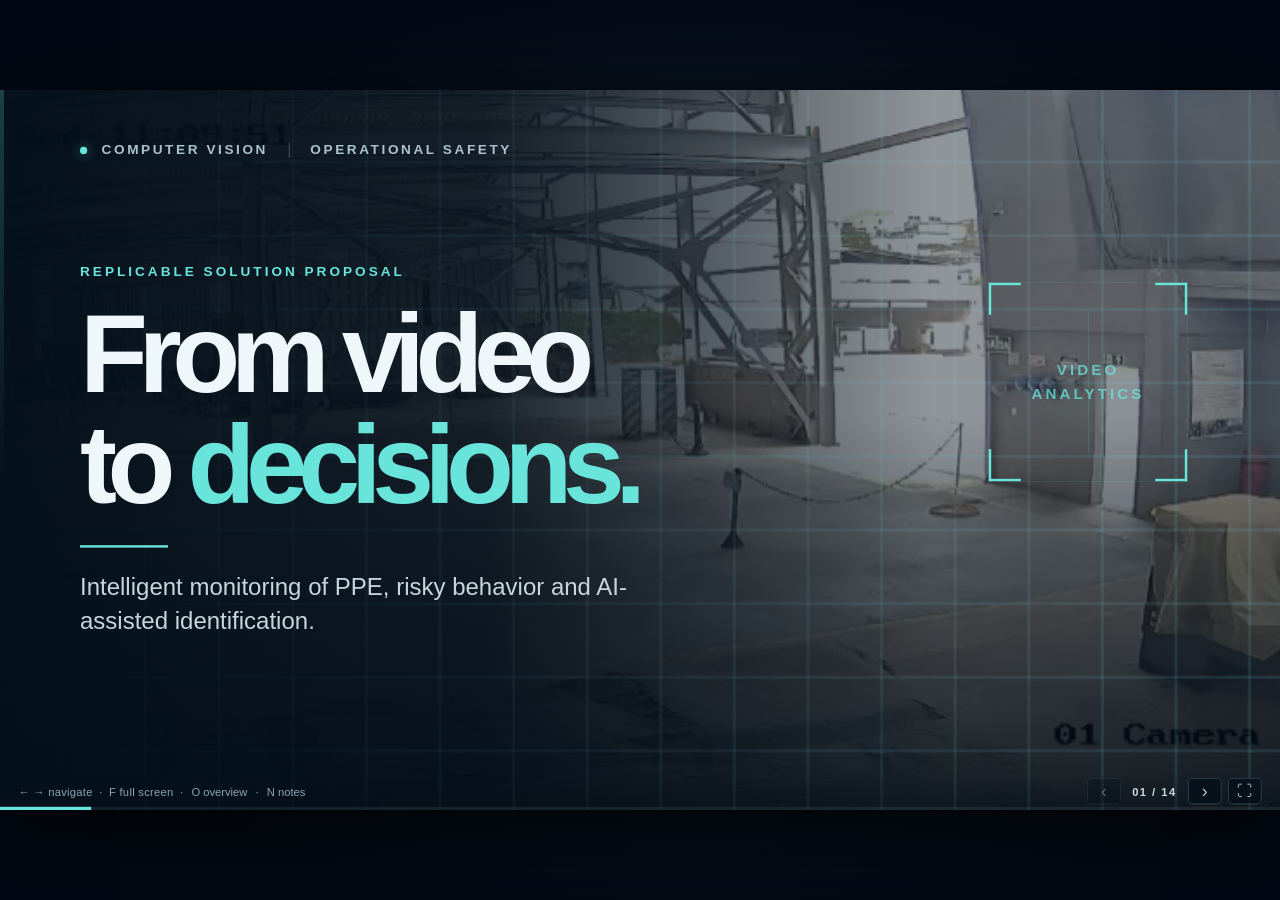
==== commit bf468bc4: "Atualizacao apresentacoes em portugues e ingles" ====
--- a/ApresentacaoIAseguranca_English/index.html
+++ b/ApresentacaoIAseguranca_English/index.html
@@ -12,7 +12,7 @@
 <body>
   <main id="viewport" aria-label="Vision AI presentation">
     <div id="deck" class="deck">
-        <section class="slide cover active" aria-roledescription="slide" aria-label="1 of 12: From video to decisions" data-title="From video to decisions" data-section="INTRODUCTION" data-notes="Open by explaining the objective. The offer is a solution that turns images into events supporting safety, beyond a standalone camera. This case served as a test bed and is still awaiting full validation.">
+        <section class="slide cover active" aria-roledescription="slide" aria-label="1 of 14: From video to decisions" data-title="From video to decisions" data-section="INTRODUCTION" data-notes="Open by explaining the objective. The offer is a solution that turns images into events supporting safety, beyond a standalone camera. This case served as a test bed and is still awaiting full validation.">
           <div class="cover-bg"><img class="cover-img" src="assets/ambiente-industrial.webp" alt="Industrial area monitored by a camera" draggable="false"></div>
           <div class="cover-shade"></div>
           <div class="cover-grid"></div>
@@ -30,8 +30,8 @@
             </div>
           </div>
         </section>
-        <section class="slide" aria-roledescription="slide" aria-label="2 of 12: The challenge" data-title="The challenge" data-section="CONTEXT" data-notes="The challenge is extracting value from the available video. Emphasize the difference between passive monitoring and verifiable event workflows." hidden>
-          <header class="slide-top"><span class="wordmark"><span class="mark"></span> VISION <span class="wordmark-lite">/ INTELLIGENCE</span></span><span class="chapter">02 &nbsp; / &nbsp; OPPORTUNITY</span></header>
+        <section class="slide" aria-roledescription="slide" aria-label="2 of 14: The challenge" data-title="The challenge" data-section="CONTEXT" data-notes="The challenge is extracting value from the available video. Emphasize the difference between passive monitoring and verifiable event workflows." hidden>
+          <header class="slide-top"><span class="wordmark"><span class="mark"></span> VISION <span class="wordmark-lite">/ INTELLIGENCE</span></span><span class="chapter">OPPORTUNITY</span></header>
           <div class="content-pad">
             <div class="eyebrow">01 / WHY IS THIS CRITICAL?</div>
             <h2 class="big-heading">A camera sees.<br><span class="muted">A system needs to understand.</span></h2>
@@ -59,8 +59,8 @@
           </div>
           <footer class="slide-foot"><span>OPERATIONAL SAFETY · EVENT-DRIVEN MONITORING</span><span>CASE STUDY · HIKVISION · 2026</span></footer>
         </section>
-        <section class="slide" aria-roledescription="slide" aria-label="3 of 12: A real case as the starting point" data-title="A real case as the starting point" data-section="PROJECT FOUNDATION" data-notes="Explain the context. The equipment and captures are real, but the results still require full industrial validation. Show the large space and the doorway with strong incoming light." hidden>
-          <header class="slide-top"><span class="wordmark"><span class="mark"></span> VISION <span class="wordmark-lite">/ INTELLIGENCE</span></span><span class="chapter">03 &nbsp; / &nbsp; CASE STUDY</span></header>
+        <section class="slide" aria-roledescription="slide" aria-label="3 of 14: A real case as the starting point" data-title="A real case as the starting point" data-section="PROJECT FOUNDATION" data-notes="Explain the context. The equipment and captures are real, but the results still require full industrial validation. Show the large space and the doorway with strong incoming light." hidden>
+          <header class="slide-top"><span class="wordmark"><span class="mark"></span> VISION <span class="wordmark-lite">/ INTELLIGENCE</span></span><span class="chapter">CASE STUDY</span></header>
           <div class="content-pad">
             <div class="eyebrow">02 / WHAT HAS BEEN DONE?</div>
             <h2 class="big-heading">From hypothesis<br><span class="accent">to field deployment.</span></h2>
@@ -89,8 +89,8 @@
           </div>
           <footer class="slide-foot"><span>PILOT IMAGES · CAPTURED ON 28 OCT 2026</span><span>CASE STUDY · HIKVISION · 2026</span></footer>
         </section>
-        <section class="slide" aria-roledescription="slide" aria-label="4 of 12: Three demonstrated capabilities" data-title="Three demonstrated capabilities" data-section="VALIDATION" data-notes="Explain the three observable results. Avoid claiming high accuracy or delivery of a complete end-to-end workflow. Facial identification displays scores, but errors and false positives still need validation." hidden>
-          <header class="slide-top"><span class="wordmark"><span class="mark"></span> VISION <span class="wordmark-lite">/ INTELLIGENCE</span></span><span class="chapter">04 &nbsp; / &nbsp; CAPABILITIES</span></header>
+        <section class="slide" aria-roledescription="slide" aria-label="4 of 14: Three demonstrated capabilities" data-title="Three demonstrated capabilities" data-section="VALIDATION" data-notes="Explain the three observable results. Avoid claiming high accuracy or delivery of a complete end-to-end workflow. Facial identification displays scores, but errors and false positives still need validation." hidden>
+          <header class="slide-top"><span class="wordmark"><span class="mark"></span> VISION <span class="wordmark-lite">/ INTELLIGENCE</span></span><span class="chapter">CAPABILITIES</span></header>
           <div class="content-pad">
             <div class="eyebrow">03 / RESULTS</div>
             <h2 class="big-heading">Three signs that<br><span class="muted">the technology works.</span></h2>
@@ -122,8 +122,8 @@
           </div>
           <footer class="slide-foot"><span>DETECTION ≠ VALIDATED ACCURACY</span><span>CASE STUDY · HIKVISION · 2026</span></footer>
         </section>
-        <section class="slide" aria-roledescription="slide" aria-label="5 of 12: Phone use detection within the field of view" data-title="Phone use detection within the field of view" data-section="BEHAVIOR" data-notes="State clearly that the team confirmed this test, including the known failure when the phone is on the side of the face hidden from the camera. Positioning and perspective matter." hidden>
-          <header class="slide-top"><span class="wordmark"><span class="mark"></span> VISION <span class="wordmark-lite">/ INTELLIGENCE</span></span><span class="chapter">05 &nbsp; / &nbsp; MOBILE PHONE USE</span></header>
+        <section class="slide" aria-roledescription="slide" aria-label="5 of 14: Phone use detection within the field of view" data-title="Phone use detection within the field of view" data-section="BEHAVIOR" data-notes="State clearly that the team confirmed this test, including the known failure when the phone is on the side of the face hidden from the camera. Positioning and perspective matter." hidden>
+          <header class="slide-top"><span class="wordmark"><span class="mark"></span> VISION <span class="wordmark-lite">/ INTELLIGENCE</span></span><span class="chapter">MOBILE PHONE USE</span></header>
           <div class="content-pad">
             <div class="eyebrow">04 / BEHAVIOR DETECTION</div>
             <h2 class="mid-heading">Mobile phone detected.<br><span class="accent">Confirmed in field testing.</span></h2>
@@ -136,8 +136,8 @@
           </div>
           <footer class="slide-foot"><span>CAPABILITY CONFIRMED IN FIELD TESTING</span><span>CASE STUDY · HIKVISION · 2026</span></footer>
         </section>
-        <section class="slide" aria-roledescription="slide" aria-label="6 of 12: Facial recognition requires sufficient image detail" data-title="Facial recognition requires sufficient image detail" data-section="FACE" data-notes="The records and comparisons against the facial database are visible. Make clear that sensitivity, specificity, FAR/FRR and accuracy have not been measured. Personal data is protected in the demonstration materials." hidden>
-          <header class="slide-top"><span class="wordmark"><span class="mark"></span> VISION <span class="wordmark-lite">/ INTELLIGENCE</span></span><span class="chapter">06 &nbsp; / &nbsp; ASSISTED IDENTIFICATION</span></header>
+        <section class="slide" aria-roledescription="slide" aria-label="6 of 14: Facial recognition requires sufficient image detail" data-title="Facial recognition requires sufficient image detail" data-section="FACE" data-notes="The records and comparisons against the facial database are visible. Make clear that sensitivity, specificity, FAR/FRR and accuracy have not been measured. Personal data is protected in the demonstration materials." hidden>
+          <header class="slide-top"><span class="wordmark"><span class="mark"></span> VISION <span class="wordmark-lite">/ INTELLIGENCE</span></span><span class="chapter">ASSISTED IDENTIFICATION</span></header>
           <div class="content-pad">
             <div class="eyebrow">05 / FACE CAPTURE</div>
             <h2 class="mid-heading">Identifying people requires<br><span class="muted">more than locating faces.</span></h2>
@@ -155,8 +155,8 @@
           </div>
           <footer class="slide-foot"><span>INTERFACE MATCH SCORES · NOT ACCURACY METRICS</span><span>CASE STUDY · HIKVISION · 2026</span></footer>
         </section>
-        <section class="slide" aria-roledescription="slide" aria-label="7 of 12: From equipment to a solution" data-title="From equipment to a solution" data-section="ARCHITECTURE" data-notes="This is a reference architecture for new projects and has not yet been fully implemented in this case. ISAPI/ONVIF integration for each event must be tested before it can be confirmed. A custom model is optional and is added when needed." hidden>
-          <header class="slide-top"><span class="wordmark"><span class="mark"></span> VISION <span class="wordmark-lite">/ INTELLIGENCE</span></span><span class="chapter">07 &nbsp; / &nbsp; REFERENCE ARCHITECTURE</span></header>
+        <section class="slide" aria-roledescription="slide" aria-label="7 of 14: From equipment to a solution" data-title="From equipment to a solution" data-section="ARCHITECTURE" data-notes="This is a reference architecture for new projects and has not yet been fully implemented in this case. ISAPI/ONVIF integration for each event must be tested before it can be confirmed. A custom model is optional and is added when needed." hidden>
+          <header class="slide-top"><span class="wordmark"><span class="mark"></span> VISION <span class="wordmark-lite">/ INTELLIGENCE</span></span><span class="chapter">REFERENCE ARCHITECTURE</span></header>
           <div class="content-pad">
             <div class="eyebrow">06 / HOW A PROJECT CAN EVOLVE</div>
             <h2 class="mid-heading">From sensor to record.<br><span class="muted">Beyond the camera interface.</span></h2>
@@ -197,8 +197,8 @@
           </div>
           <footer class="slide-foot"><span>PROPOSED ARCHITECTURE · NOT FULLY DEPLOYED IN THE PILOT</span><span>CASE STUDY · HIKVISION · 2026</span></footer>
         </section>
-        <section class="slide" aria-roledescription="slide" aria-label="8 of 12: An event becomes a workflow" data-title="An event becomes a workflow" data-section="PRODUCT" data-notes="Explain that the mockup shows the proposed product. The pilot confirmed events in the camera interface, while this platform remains a proposal. The software provides traceability and human review before action is taken." hidden>
-          <header class="slide-top"><span class="wordmark"><span class="mark"></span> VISION <span class="wordmark-lite">/ INTELLIGENCE</span></span><span class="chapter">08 &nbsp; / &nbsp; PROPOSED EXPERIENCE</span></header>
+        <section class="slide" aria-roledescription="slide" aria-label="8 of 14: An event becomes a workflow" data-title="An event becomes a workflow" data-section="PRODUCT" data-notes="Explain that the mockup shows the proposed product. The pilot confirmed events in the camera interface, while this platform remains a proposal. The software provides traceability and human review before action is taken." hidden>
+          <header class="slide-top"><span class="wordmark"><span class="mark"></span> VISION <span class="wordmark-lite">/ INTELLIGENCE</span></span><span class="chapter">PROPOSED EXPERIENCE</span></header>
           <div class="content-pad">
             <div class="eyebrow">07 / EXPERIENCE TO BE DEVELOPED</div>
             <h2 class="mid-heading">From detection<br><span class="accent">to follow-up.</span></h2>
@@ -223,8 +223,8 @@
           </div>
           <footer class="slide-foot"><span>PRODUCT WORKFLOW · NON-OPERATIONAL EXAMPLE</span><span>CASE STUDY · HIKVISION · 2026</span></footer>
         </section>
-        <section class="slide" aria-roledescription="slide" aria-label="9 of 12: Reliability and governance" data-title="Reliability and governance" data-section="RESPONSIBILITY" data-notes="Biometric information is sensitive data. Keep names, Brazilian taxpayer IDs (CPF) and faces out of commercial materials. Require a defined purpose, an appropriate legal basis, data minimization, retention rules and access permissions. Use human review for decisions affecting workers." hidden>
-          <header class="slide-top"><span class="wordmark"><span class="mark"></span> VISION <span class="wordmark-lite">/ INTELLIGENCE</span></span><span class="chapter">09 &nbsp; / &nbsp; TRUST</span></header>
+        <section class="slide" aria-roledescription="slide" aria-label="9 of 14: Reliability and governance" data-title="Reliability and governance" data-section="RESPONSIBILITY" data-notes="Biometric information is sensitive data. Keep names, Brazilian taxpayer IDs (CPF) and faces out of commercial materials. Require a defined purpose, an appropriate legal basis, data minimization, retention rules and access permissions. Use human review for decisions affecting workers." hidden>
+          <header class="slide-top"><span class="wordmark"><span class="mark"></span> VISION <span class="wordmark-lite">/ INTELLIGENCE</span></span><span class="chapter">TRUST</span></header>
           <div class="content-pad">
             <div class="eyebrow">08 / NON-NEGOTIABLE PRINCIPLES</div>
             <h2 class="big-heading">AI supports decisions.<br><span class="muted">Verification is still required.</span></h2>
@@ -254,8 +254,8 @@
           </div>
           <footer class="slide-foot"><span>GOVERNANCE AND SAFETY BY DESIGN</span><span>CASE STUDY · HIKVISION · 2026</span></footer>
         </section>
-        <section class="slide" aria-roledescription="slide" aria-label="10 of 12: Applying the case to new projects" data-title="Applying the case to new projects" data-section="METHOD" data-notes="Present a repeatable method. Start with one rule and one area, define success, test and then size the solution. Establish timelines, camera counts and accuracy expectations after the site assessment." hidden>
-          <header class="slide-top"><span class="wordmark"><span class="mark"></span> VISION <span class="wordmark-lite">/ INTELLIGENCE</span></span><span class="chapter">10 &nbsp; / &nbsp; DEPLOYMENT STRATEGY</span></header>
+        <section class="slide" aria-roledescription="slide" aria-label="10 of 14: Applying the case to new projects" data-title="Applying the case to new projects" data-section="METHOD" data-notes="Present a repeatable method. Start with one rule and one area, define success, test and then size the solution. Establish timelines, camera counts and accuracy expectations after the site assessment." hidden>
+          <header class="slide-top"><span class="wordmark"><span class="mark"></span> VISION <span class="wordmark-lite">/ INTELLIGENCE</span></span><span class="chapter">DEPLOYMENT STRATEGY</span></header>
           <div class="content-pad">
             <div class="eyebrow">09 / REPLICABLE MODEL</div>
             <h2 class="mid-heading">Start small.<br><span class="accent">Validate before scaling.</span></h2>
@@ -292,8 +292,8 @@
           </div>
           <footer class="slide-foot"><span>EFFORT AND INFRASTRUCTURE DEFINED AFTER ASSESSMENT</span><span>CASE STUDY · HIKVISION · 2026</span></footer>
         </section>
-        <section class="slide" aria-roledescription="slide" aria-label="11 of 12: More possibilities, the same rigor" data-title="More possibilities, the same rigor" data-section="EXPANSION" data-notes="Distinguish the tests confirmed in the pilot from future possibilities. Detection of safety glasses, gloves, restricted areas and advanced behavior analysis must not be sold as validated capabilities of the current equipment." hidden>
-          <header class="slide-top"><span class="wordmark"><span class="mark"></span> VISION <span class="wordmark-lite">/ INTELLIGENCE</span></span><span class="chapter">11 &nbsp; / &nbsp; NEW APPLICATIONS</span></header>
+        <section class="slide" aria-roledescription="slide" aria-label="11 of 14: More possibilities, the same rigor" data-title="More possibilities, the same rigor" data-section="EXPANSION" data-notes="Distinguish the tests confirmed in the pilot from future possibilities. Detection of safety glasses, gloves, restricted areas and advanced behavior analysis must not be sold as validated capabilities of the current equipment." hidden>
+          <header class="slide-top"><span class="wordmark"><span class="mark"></span> VISION <span class="wordmark-lite">/ INTELLIGENCE</span></span><span class="chapter">NEW APPLICATIONS</span></header>
           <div class="content-pad">
             <div class="eyebrow">10 / OPPORTUNITIES FOR GROWTH</div>
             <h2 class="big-heading">One method.<br><span class="muted">Different applications.</span></h2>
@@ -327,7 +327,7 @@
           </div>
           <footer class="slide-foot"><span>POTENTIAL USE CASES · NOT ALL DEMONSTRATED IN THE PILOT</span><span>CASE STUDY · HIKVISION · 2026</span></footer>
         </section>
-        <section class="slide end" aria-roledescription="slide" aria-label="12 of 12: Next step: identify where AI adds value" data-title="Next step: identify where AI adds value" data-section="CLOSING" data-notes="Close by asking which risks and situations matter most in the customer&#x27;s operation. Use the answer to discuss assessment, proof of concept and integration. Avoid presenting it as a finished product." hidden>
+        <section class="slide end" aria-roledescription="slide" aria-label="12 of 14: Next step: identify where AI adds value" data-title="Next step: identify where AI adds value" data-section="CLOSING" data-notes="Close by asking which risks and situations matter most in the customer&#x27;s operation. Use the answer to discuss assessment, proof of concept and integration. Avoid presenting it as a finished product." hidden>
           <div class="end-bg"><img src="assets/ambiente-industrial.webp" alt="Industrial environment" draggable="false"></div>
           <div class="end-grad"></div>
           <div class="end-mark"><span class="mark"></span> VISION <span>/ INTELLIGENCE</span></div>
@@ -343,6 +343,82 @@
             </div>
           </div>
           <div class="end-footer">OPEN DISCUSSION <span class="long-arrow">→</span> Q&amp;A</div>
+        </section>
+
+        <section class="slide company-contact" aria-roledescription="slide" aria-label="13 of 14: Direct contact" data-title="Direct contact" data-section="CONTACT" data-notes="Original text, portrait and phone number from the Contact slide. Confirm the number before presenting to new clients, as it came from an older pitch." hidden>
+          <header class="slide-top company-top">
+            <div class="company-logo">
+              <img src="assets/logo-ds-games.png" alt="DS Games &amp; Sistemas" draggable="false">
+            </div>
+            <span class="chapter">CONTACT</span>
+          </header>
+          <div class="content-pad">
+            <div class="eyebrow">12 / DIRECT CONTACT</div>
+            <h2 class="big-heading">We're here <span class="accent">for your project.</span></h2>
+            <div class="company-contact-layout">
+              <div class="company-portrait">
+                <img src="assets/douglas-serrano.png" alt="Original portrait of manager Douglas Serrano" draggable="false">
+              </div>
+              <div class="company-contact-copy">
+                <h3>Douglas Serrano</h3>
+                <p>As DS Games' manager, I offer direct contact with our clients at every stage of the project.</p>
+                <div class="company-visit">Schedule an In-Person or Online Visit!</div>
+                <a class="company-phone" href="tel:+5527992026776">
+                  <span>PHONE</span>
+                  <strong>+55 (27) 99202-6776</strong>
+                </a>
+              </div>
+              <div class="company-support">
+                <img src="assets/atendimento.jpg" alt="Original customer service and support illustration" draggable="false">
+              </div>
+            </div>
+          </div>
+          <footer class="slide-foot"><span>DS GAMES &amp; SISTEMAS · CONTACT</span><span>AI FOR OPERATIONAL SAFETY</span></footer>
+        </section>
+        <section class="slide company-channels" aria-roledescription="slide" aria-label="14 of 14: Contact us" data-title="Contact us" data-section="CHANNELS" data-notes="Original information from the 14-page PDF. Confirm that the email address, links and phone number are still active. Close here with the original contact details and brand identity." hidden>
+          <header class="slide-top company-top">
+            <div class="company-logo">
+              <img src="assets/logo-ds-games.png" alt="DS Games &amp; Sistemas" draggable="false">
+            </div>
+            <span class="chapter">CONTACT US</span>
+          </header>
+          <div class="content-pad">
+            <div class="eyebrow">13 / FIND US</div>
+            <h2 class="big-heading">The next step <span class="accent">starts here.</span></h2>
+            <div class="company-channels-layout">
+              <div class="company-phone-photo">
+                <img src="assets/celular.jpg" alt="Original photograph of a person using a mobile phone" draggable="false">
+              </div>
+              <div class="company-channels-list">
+                <a class="company-channel" href="https://instagram.com/dsgamesof" rel="noopener noreferrer" target="_blank">
+                  <span class="company-channel-icon" aria-hidden="true">IG</span>
+                  <span class="company-channel-copy"><span class="company-channel-label">INSTAGRAM</span><strong>@dsgamesof</strong></span>
+                  <span class="company-channel-arrow" aria-hidden="true">↗</span>
+                </a>
+                <a class="company-channel" href="https://www.linkedin.com/company/ds-games-sistemas/" rel="noopener noreferrer" target="_blank">
+                  <span class="company-channel-icon" aria-hidden="true">in</span>
+                  <span class="company-channel-copy"><span class="company-channel-label">LINKEDIN</span><strong>ds-games-sistemas</strong></span>
+                  <span class="company-channel-arrow" aria-hidden="true">↗</span>
+                </a>
+                <a class="company-channel" href="mailto:contato@dsgamesesistemas.com.br">
+                  <span class="company-channel-icon" aria-hidden="true">@</span>
+                  <span class="company-channel-copy"><span class="company-channel-label">EMAIL</span><strong>contato@dsgamesesistemas.com.br</strong></span>
+                  <span class="company-channel-arrow" aria-hidden="true">↗</span>
+                </a>
+                <a class="company-channel" href="https://www.dsgamesesistemas.com.br/" rel="noopener noreferrer" target="_blank">
+                  <span class="company-channel-icon" aria-hidden="true">www</span>
+                  <span class="company-channel-copy"><span class="company-channel-label">WEBSITE</span><strong>www.dsgamesesistemas.com.br</strong></span>
+                  <span class="company-channel-arrow" aria-hidden="true">↗</span>
+                </a>
+                <a class="company-channel" href="https://wa.me/5527992026776" rel="noopener noreferrer" target="_blank">
+                  <span class="company-channel-icon" aria-hidden="true">☎</span>
+                  <span class="company-channel-copy"><span class="company-channel-label">WHATSAPP / PHONE</span><strong>+55 (27) 99202-6776</strong></span>
+                  <span class="company-channel-arrow" aria-hidden="true">↗</span>
+                </a>
+              </div>
+            </div>
+          </div>
+          <footer class="slide-foot"><span>DS GAMES &amp; SISTEMAS · CONTACT US</span><span>AI FOR OPERATIONAL SAFETY</span></footer>
         </section>
 
       <div class="presenter-ui">
@@ -363,11 +439,11 @@
           </div>
           <nav class="navigation" aria-label="Slide navigation">
             <button id="prev" type="button" aria-label="Previous slide" aria-disabled="true">‹</button>
-            <div id="counter">01 / 12</div>
+            <div id="counter">01 / 14</div>
             <button id="next" type="button" aria-label="Next slide">›</button>
             <button id="full" type="button" aria-label="Full screen mode" aria-pressed="false" aria-keyshortcuts="F"><span aria-hidden="true">⛶</span></button>
           </nav>
-          <div id="progress-track" role="progressbar" aria-label="Presentation progress" aria-valuemin="1" aria-valuemax="12" aria-valuenow="1">
+          <div id="progress-track" role="progressbar" aria-label="Presentation progress" aria-valuemin="1" aria-valuemax="14" aria-valuenow="1">
             <div id="progress"></div>
           </div>
         </footer>
--- a/ApresentacaoIAseguranca_English/styles.css
+++ b/ApresentacaoIAseguranca_English/styles.css
@@ -112,7 +112,7 @@
 #full { font-size: 19px; }
 #counter { min-width: 68px; text-align: center; color: #c8dbe2; font-size: 14px; font-weight: 750; letter-spacing: .13em; font-variant-numeric: tabular-nums; }
 #progress-track { position: absolute; inset: auto 0 0; height: 4px; background: #c9e4e714; }
-#progress { width: calc(100% / 12); height: 100%; background: var(--accent); transition: width .2s ease; }
+#progress { width: calc(100% / 14); height: 100%; background: var(--accent); transition: width .2s ease; }
 
 #notes {
   width: min(calc(100% - 48px), 970px);
@@ -1177,6 +1177,141 @@
   .use-disclaimer { margin-top: 22px; font-size: 15px; }
 }
 
+/* Contato da empresa no padrão visual da apresentação de IA */
+.company-top { top: 40px; }
+.company-logo {
+  width: 184px;
+  height: 76px;
+  padding: 8px 13px;
+  border: 1px solid var(--border);
+  border-radius: 9px;
+  background: #f5ffff;
+}
+.company-logo img { display: block; width: 100%; height: 100%; object-fit: contain; }
+.company-contact-layout {
+  display: grid;
+  grid-template-columns: 350px minmax(0, 1fr) 285px;
+  align-items: center;
+  gap: 36px;
+  height: 420px;
+  margin-top: 42px;
+}
+.company-portrait {
+  width: 350px;
+  height: 350px;
+  padding: 10px;
+  border: 1px solid rgba(105, 228, 219, .3);
+  border-radius: 50%;
+}
+.company-portrait img { display: block; width: 100%; height: 100%; object-fit: contain; }
+.company-contact-copy { min-width: 0; }
+.company-contact-copy h3 {
+  margin: 0 0 18px;
+  font-size: 40px;
+  line-height: 1.1;
+  letter-spacing: -.04em;
+}
+.company-contact-copy p {
+  margin: 0 0 26px;
+  color: #abc0cd;
+  font-size: 26px;
+  line-height: 1.47;
+}
+.company-visit { margin-bottom: 18px; color: #c7d6dc; font-size: 23px; font-weight: 750; }
+.company-phone {
+  display: inline-flex;
+  align-items: center;
+  flex-wrap: wrap;
+  gap: 14px;
+  color: var(--accent);
+  text-decoration: none;
+}
+.company-phone > span {
+  padding: 9px 12px;
+  border: 1px solid rgba(105, 228, 219, .3);
+  border-radius: 22px;
+  color: #b3d9e1;
+  font-size: 14px;
+  font-weight: 750;
+  letter-spacing: .06em;
+}
+.company-phone strong { font-size: 34px; line-height: 1.2; letter-spacing: -.025em; }
+.company-support {
+  padding: 18px;
+  border: 1px solid var(--border);
+  border-radius: 10px;
+  background: linear-gradient(160deg, rgba(28, 58, 71, .67), rgba(12, 29, 42, .8));
+}
+.company-support img { display: block; width: 100%; height: auto; }
+.company-channels-layout {
+  display: grid;
+  grid-template-columns: 420px minmax(0, 1fr);
+  gap: 46px;
+  height: 450px;
+  margin-top: 32px;
+}
+.company-phone-photo {
+  min-height: 0;
+  overflow: hidden;
+  border: 1px solid var(--border);
+  border-radius: 10px;
+  background: #0b1d2a;
+}
+.company-phone-photo img { display: block; width: 100%; height: 100%; object-fit: contain; }
+.company-channels-list { display: grid; grid-template-rows: repeat(5, minmax(0, 1fr)); gap: 10px; }
+.company-channel {
+  display: grid;
+  grid-template-columns: 48px minmax(0, 1fr) 18px;
+  align-items: center;
+  gap: 18px;
+  min-width: 0;
+  padding: 13px 18px;
+  border: 1px solid var(--border);
+  border-radius: 9px;
+  background: linear-gradient(160deg, rgba(28, 58, 71, .67), rgba(12, 29, 42, .8));
+  color: var(--text);
+  text-decoration: none;
+}
+.company-channel-icon {
+  display: grid;
+  place-items: center;
+  width: 48px;
+  height: 48px;
+  border: 1px solid rgba(105, 228, 219, .3);
+  border-radius: 8px;
+  color: var(--accent);
+  font-size: 21px;
+  font-weight: 750;
+}
+.company-channel-copy { display: grid; gap: 5px; min-width: 0; }
+.company-channel-label { color: #88a1b1; font-size: 14px; letter-spacing: .11em; font-weight: 750; }
+.company-channel-copy strong { font-size: 25px; line-height: 1.15; letter-spacing: -.025em; }
+.company-channel-arrow { color: var(--accent); font-size: 20px; }
+.company-channel:hover { border-color: var(--accent); background: #173c49; }
+.company-phone:hover strong { text-decoration: underline; text-underline-offset: 5px; }
+.company-phone:focus-visible, .company-channel:focus-visible { outline: 2px solid var(--accent); outline-offset: 4px; }
+
+@media screen and (max-width: 760px) and (orientation: portrait) {
+  .company-top { top: auto; }
+  .company-logo { width: 132px; height: 57px; padding: 6px 10px; }
+  .company-contact-layout, .company-channels-layout { grid-template-columns: minmax(0, 1fr); height: auto; gap: 24px; margin-top: 24px; }
+  .company-portrait { width: min(100%, 250px); height: auto; aspect-ratio: 1; justify-self: center; }
+  .company-contact-copy h3 { margin-bottom: 12px; font-size: 30px; }
+  .company-contact-copy p { margin-bottom: 20px; font-size: 18px; }
+  .company-visit { margin-bottom: 14px; font-size: 18px; line-height: 1.35; }
+  .company-phone { gap: 10px; }
+  .company-phone strong { font-size: 27px; }
+  .company-phone > span { font-size: 11px; padding: 7px 9px; }
+  .company-support { width: min(100%, 285px); justify-self: center; }
+  .company-phone-photo { height: 310px; }
+  .company-channels-list { grid-template-rows: none; gap: 10px; }
+  .company-channel { grid-template-columns: 40px minmax(0, 1fr) 14px; gap: 12px; min-height: 82px; padding: 12px; }
+  .company-channel-icon { width: 40px; height: 40px; font-size: 18px; }
+  .company-channel-label { font-size: 11px; line-height: 1.25; letter-spacing: .07em; }
+  .company-channel-copy strong { font-size: 17px; overflow-wrap: anywhere; }
+  .company-channel-arrow { font-size: 16px; }
+}
+
 @media (prefers-reduced-motion: reduce) {
   .scan-square::after { animation: none; }
   #progress { transition: none; }
@@ -1196,5 +1331,5 @@
     -webkit-print-color-adjust: exact;
     print-color-adjust: exact;
   }
-  .slide.end { break-after: auto; }
-}
+  .deck > .slide:last-of-type { break-after: auto; }
+}
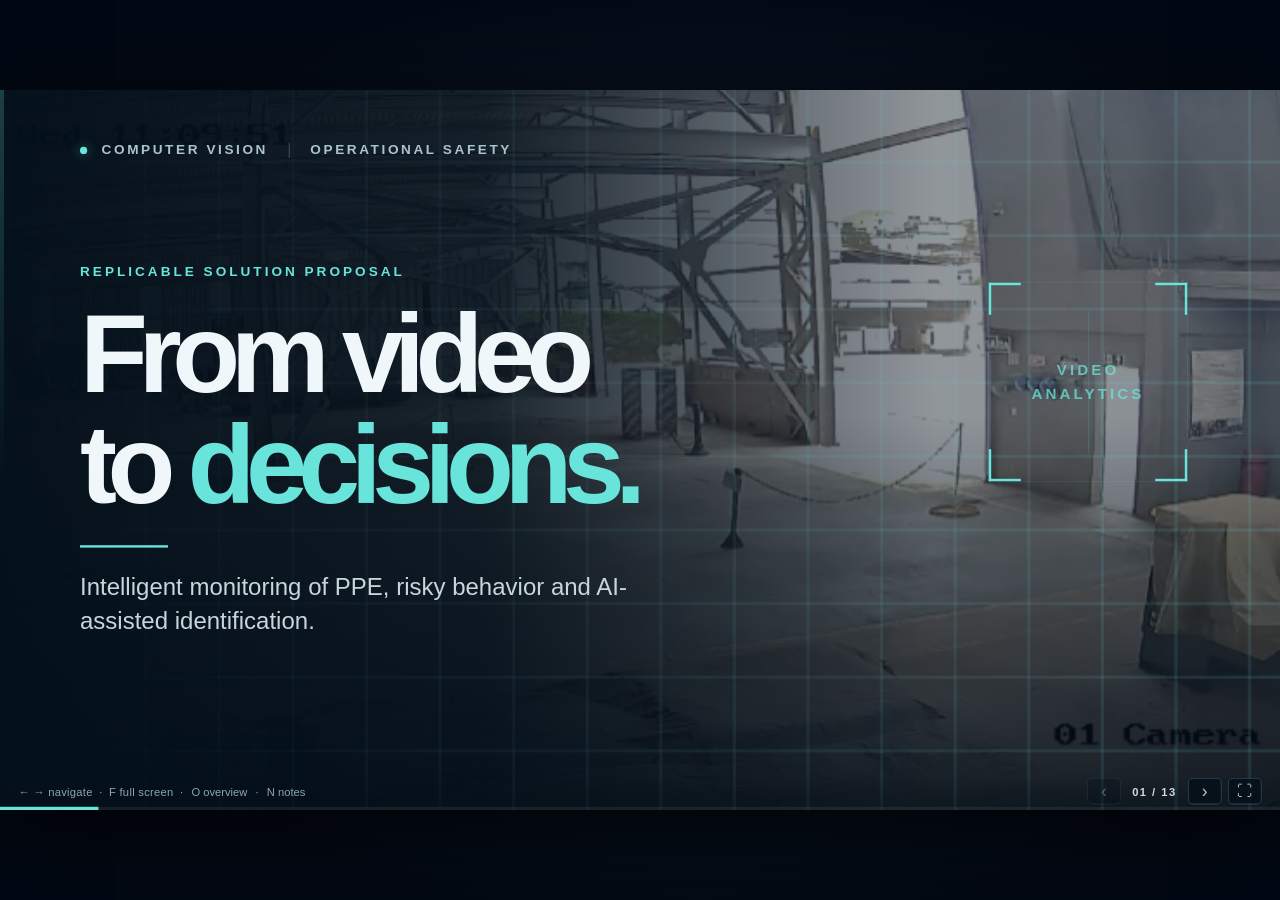
==== commit 4f1996dc: "atualizando apresentacao" ====
--- a/ApresentacaoIAseguranca_English/index.html
+++ b/ApresentacaoIAseguranca_English/index.html
@@ -12,7 +12,7 @@
 <body>
   <main id="viewport" aria-label="Vision AI presentation">
     <div id="deck" class="deck">
-        <section class="slide cover active" aria-roledescription="slide" aria-label="1 of 14: From video to decisions" data-title="From video to decisions" data-section="INTRODUCTION" data-notes="Open by explaining the objective. The offer is a solution that turns images into events supporting safety, beyond a standalone camera. This case served as a test bed and is still awaiting full validation.">
+        <section class="slide cover active" aria-roledescription="slide" aria-label="1 of 13: From video to decisions" data-title="From video to decisions" data-section="INTRODUCTION" data-notes="Open by explaining the objective. The offer is a solution that turns images into events supporting safety, beyond a standalone camera. This case served as a test bed and is still awaiting full validation.">
           <div class="cover-bg"><img class="cover-img" src="assets/ambiente-industrial.webp" alt="Industrial area monitored by a camera" draggable="false"></div>
           <div class="cover-shade"></div>
           <div class="cover-grid"></div>
@@ -30,7 +30,7 @@
             </div>
           </div>
         </section>
-        <section class="slide" aria-roledescription="slide" aria-label="2 of 14: The challenge" data-title="The challenge" data-section="CONTEXT" data-notes="The challenge is extracting value from the available video. Emphasize the difference between passive monitoring and verifiable event workflows." hidden>
+        <section class="slide" aria-roledescription="slide" aria-label="2 of 13: The challenge" data-title="The challenge" data-section="CONTEXT" data-notes="The challenge is extracting value from the available video. Emphasize the difference between passive monitoring and verifiable event workflows." hidden>
           <header class="slide-top"><span class="wordmark"><span class="mark"></span> VISION <span class="wordmark-lite">/ INTELLIGENCE</span></span><span class="chapter">OPPORTUNITY</span></header>
           <div class="content-pad">
             <div class="eyebrow">01 / WHY IS THIS CRITICAL?</div>
@@ -57,9 +57,9 @@
               </div>
             </div>
           </div>
-          <footer class="slide-foot"><span>OPERATIONAL SAFETY · EVENT-DRIVEN MONITORING</span><span>CASE STUDY · HIKVISION · 2026</span></footer>
-        </section>
-        <section class="slide" aria-roledescription="slide" aria-label="3 of 14: A real case as the starting point" data-title="A real case as the starting point" data-section="PROJECT FOUNDATION" data-notes="Explain the context. The equipment and captures are real, but the results still require full industrial validation. Show the large space and the doorway with strong incoming light." hidden>
+          <footer class="slide-foot"><span>OPERATIONAL SAFETY · EVENT-DRIVEN MONITORING</span></footer>
+        </section>
+        <section class="slide" aria-roledescription="slide" aria-label="3 of 13: A real case as the starting point" data-title="A real case as the starting point" data-section="PROJECT FOUNDATION" data-notes="Explain the context. The equipment and captures are real, but the results still require full industrial validation. Show the large space and the doorway with strong incoming light." hidden>
           <header class="slide-top"><span class="wordmark"><span class="mark"></span> VISION <span class="wordmark-lite">/ INTELLIGENCE</span></span><span class="chapter">CASE STUDY</span></header>
           <div class="content-pad">
             <div class="eyebrow">02 / WHAT HAS BEEN DONE?</div>
@@ -87,9 +87,9 @@
               </div>
             </div>
           </div>
-          <footer class="slide-foot"><span>PILOT IMAGES · CAPTURED ON 28 OCT 2026</span><span>CASE STUDY · HIKVISION · 2026</span></footer>
-        </section>
-        <section class="slide" aria-roledescription="slide" aria-label="4 of 14: Three demonstrated capabilities" data-title="Three demonstrated capabilities" data-section="VALIDATION" data-notes="Explain the three observable results. Avoid claiming high accuracy or delivery of a complete end-to-end workflow. Facial identification displays scores, but errors and false positives still need validation." hidden>
+          <footer class="slide-foot"><span>PILOT IMAGES · CAPTURED ON 28 OCT 2026</span></footer>
+        </section>
+        <section class="slide" aria-roledescription="slide" aria-label="4 of 13: Three demonstrated capabilities" data-title="Three demonstrated capabilities" data-section="VALIDATION" data-notes="Explain the three observable results. Avoid claiming high accuracy or delivery of a complete end-to-end workflow. Facial identification displays scores, but errors and false positives still need validation." hidden>
           <header class="slide-top"><span class="wordmark"><span class="mark"></span> VISION <span class="wordmark-lite">/ INTELLIGENCE</span></span><span class="chapter">CAPABILITIES</span></header>
           <div class="content-pad">
             <div class="eyebrow">03 / RESULTS</div>
@@ -120,9 +120,9 @@
               </div>
             </div>
           </div>
-          <footer class="slide-foot"><span>DETECTION ≠ VALIDATED ACCURACY</span><span>CASE STUDY · HIKVISION · 2026</span></footer>
-        </section>
-        <section class="slide" aria-roledescription="slide" aria-label="5 of 14: Phone use detection within the field of view" data-title="Phone use detection within the field of view" data-section="BEHAVIOR" data-notes="State clearly that the team confirmed this test, including the known failure when the phone is on the side of the face hidden from the camera. Positioning and perspective matter." hidden>
+          <footer class="slide-foot"><span>DETECTION ≠ VALIDATED ACCURACY</span></footer>
+        </section>
+        <section class="slide" aria-roledescription="slide" aria-label="5 of 13: Phone use detection within the field of view" data-title="Phone use detection within the field of view" data-section="BEHAVIOR" data-notes="State clearly that the team confirmed this test, including the known failure when the phone is on the side of the face hidden from the camera. Positioning and perspective matter." hidden>
           <header class="slide-top"><span class="wordmark"><span class="mark"></span> VISION <span class="wordmark-lite">/ INTELLIGENCE</span></span><span class="chapter">MOBILE PHONE USE</span></header>
           <div class="content-pad">
             <div class="eyebrow">04 / BEHAVIOR DETECTION</div>
@@ -134,9 +134,9 @@
               </div>
             </div>
           </div>
-          <footer class="slide-foot"><span>CAPABILITY CONFIRMED IN FIELD TESTING</span><span>CASE STUDY · HIKVISION · 2026</span></footer>
-        </section>
-        <section class="slide" aria-roledescription="slide" aria-label="6 of 14: Facial recognition requires sufficient image detail" data-title="Facial recognition requires sufficient image detail" data-section="FACE" data-notes="The records and comparisons against the facial database are visible. Make clear that sensitivity, specificity, FAR/FRR and accuracy have not been measured. Personal data is protected in the demonstration materials." hidden>
+          <footer class="slide-foot"><span>CAPABILITY CONFIRMED IN FIELD TESTING</span></footer>
+        </section>
+        <section class="slide" aria-roledescription="slide" aria-label="6 of 13: Facial recognition requires sufficient image detail" data-title="Facial recognition requires sufficient image detail" data-section="FACE" data-notes="The records and comparisons against the facial database are visible. Make clear that sensitivity, specificity, FAR/FRR and accuracy have not been measured. Personal data is protected in the demonstration materials." hidden>
           <header class="slide-top"><span class="wordmark"><span class="mark"></span> VISION <span class="wordmark-lite">/ INTELLIGENCE</span></span><span class="chapter">ASSISTED IDENTIFICATION</span></header>
           <div class="content-pad">
             <div class="eyebrow">05 / FACE CAPTURE</div>
@@ -150,12 +150,12 @@
               <div class="facial-copy">
                 <div class="score-large">60–92<span>%</span></div>
                 <div class="score-label">Range of scores shown in sample matches</div>
-              </div>
-            </div>
-          </div>
-          <footer class="slide-foot"><span>INTERFACE MATCH SCORES · NOT ACCURACY METRICS</span><span>CASE STUDY · HIKVISION · 2026</span></footer>
-        </section>
-        <section class="slide" aria-roledescription="slide" aria-label="7 of 14: From equipment to a solution" data-title="From equipment to a solution" data-section="ARCHITECTURE" data-notes="This is a reference architecture for new projects and has not yet been fully implemented in this case. ISAPI/ONVIF integration for each event must be tested before it can be confirmed. A custom model is optional and is added when needed." hidden>
+                <p class="score-note">INTERFACE MATCH SCORES · NOT ACCURACY METRICS</p>
+              </div>
+            </div>
+          </div>
+        </section>
+        <section class="slide" aria-roledescription="slide" aria-label="7 of 13: From equipment to a solution" data-title="From equipment to a solution" data-section="ARCHITECTURE" data-notes="This is a reference architecture for new projects and has not yet been fully implemented in this case. ISAPI/ONVIF integration for each event must be tested before it can be confirmed. A custom model is optional and is added when needed." hidden>
           <header class="slide-top"><span class="wordmark"><span class="mark"></span> VISION <span class="wordmark-lite">/ INTELLIGENCE</span></span><span class="chapter">REFERENCE ARCHITECTURE</span></header>
           <div class="content-pad">
             <div class="eyebrow">06 / HOW A PROJECT CAN EVOLVE</div>
@@ -195,9 +195,9 @@
               <div class="arch-guard">Integrations, protocols and performance require validation for each device and environment.</div>
             </div>
           </div>
-          <footer class="slide-foot"><span>PROPOSED ARCHITECTURE · NOT FULLY DEPLOYED IN THE PILOT</span><span>CASE STUDY · HIKVISION · 2026</span></footer>
-        </section>
-        <section class="slide" aria-roledescription="slide" aria-label="8 of 14: An event becomes a workflow" data-title="An event becomes a workflow" data-section="PRODUCT" data-notes="Explain that the mockup shows the proposed product. The pilot confirmed events in the camera interface, while this platform remains a proposal. The software provides traceability and human review before action is taken." hidden>
+          <footer class="slide-foot"><span>PROPOSED ARCHITECTURE · NOT FULLY DEPLOYED IN THE PILOT</span></footer>
+        </section>
+        <section class="slide" aria-roledescription="slide" aria-label="8 of 13: An event becomes a workflow" data-title="An event becomes a workflow" data-section="PRODUCT" data-notes="Explain that the mockup shows the proposed product. The pilot confirmed events in the camera interface, while this platform remains a proposal. The software provides traceability and human review before action is taken." hidden>
           <header class="slide-top"><span class="wordmark"><span class="mark"></span> VISION <span class="wordmark-lite">/ INTELLIGENCE</span></span><span class="chapter">PROPOSED EXPERIENCE</span></header>
           <div class="content-pad">
             <div class="eyebrow">07 / EXPERIENCE TO BE DEVELOPED</div>
@@ -221,9 +221,9 @@
             </div>
             <div class="app-caption">Conceptual interface. It represents neither delivered software nor an actual event.</div>
           </div>
-          <footer class="slide-foot"><span>PRODUCT WORKFLOW · NON-OPERATIONAL EXAMPLE</span><span>CASE STUDY · HIKVISION · 2026</span></footer>
-        </section>
-        <section class="slide" aria-roledescription="slide" aria-label="9 of 14: Reliability and governance" data-title="Reliability and governance" data-section="RESPONSIBILITY" data-notes="Biometric information is sensitive data. Keep names, Brazilian taxpayer IDs (CPF) and faces out of commercial materials. Require a defined purpose, an appropriate legal basis, data minimization, retention rules and access permissions. Use human review for decisions affecting workers." hidden>
+          <footer class="slide-foot"><span>PRODUCT WORKFLOW · NON-OPERATIONAL EXAMPLE</span></footer>
+        </section>
+        <section class="slide" aria-roledescription="slide" aria-label="9 of 13: Reliability and governance" data-title="Reliability and governance" data-section="RESPONSIBILITY" data-notes="Biometric information is sensitive data. Keep names, Brazilian taxpayer IDs (CPF) and faces out of commercial materials. Require a defined purpose, an appropriate legal basis, data minimization, retention rules and access permissions. Use human review for decisions affecting workers." hidden>
           <header class="slide-top"><span class="wordmark"><span class="mark"></span> VISION <span class="wordmark-lite">/ INTELLIGENCE</span></span><span class="chapter">TRUST</span></header>
           <div class="content-pad">
             <div class="eyebrow">08 / NON-NEGOTIABLE PRINCIPLES</div>
@@ -252,9 +252,9 @@
             </div>
             <div class="govern-statement"><span class="signal"></span> A sound solution must be technically feasible, operationally useful and responsible.</div>
           </div>
-          <footer class="slide-foot"><span>GOVERNANCE AND SAFETY BY DESIGN</span><span>CASE STUDY · HIKVISION · 2026</span></footer>
-        </section>
-        <section class="slide" aria-roledescription="slide" aria-label="10 of 14: Applying the case to new projects" data-title="Applying the case to new projects" data-section="METHOD" data-notes="Present a repeatable method. Start with one rule and one area, define success, test and then size the solution. Establish timelines, camera counts and accuracy expectations after the site assessment." hidden>
+          <footer class="slide-foot"><span>GOVERNANCE AND SAFETY BY DESIGN</span></footer>
+        </section>
+        <section class="slide" aria-roledescription="slide" aria-label="10 of 13: Applying the case to new projects" data-title="Applying the case to new projects" data-section="METHOD" data-notes="Present a repeatable method. Start with one rule and one area, define success, test and then size the solution. Establish timelines, camera counts and accuracy expectations after the site assessment." hidden>
           <header class="slide-top"><span class="wordmark"><span class="mark"></span> VISION <span class="wordmark-lite">/ INTELLIGENCE</span></span><span class="chapter">DEPLOYMENT STRATEGY</span></header>
           <div class="content-pad">
             <div class="eyebrow">09 / REPLICABLE MODEL</div>
@@ -290,9 +290,9 @@
             </div>
             <div class="road-bottom"><span>1 CAMERA</span><b>→</b><span>1 RULE</span><b>→</b><span>1 AREA</span><b>→</b><span>1 MEASURABLE CRITERION</span></div>
           </div>
-          <footer class="slide-foot"><span>EFFORT AND INFRASTRUCTURE DEFINED AFTER ASSESSMENT</span><span>CASE STUDY · HIKVISION · 2026</span></footer>
-        </section>
-        <section class="slide" aria-roledescription="slide" aria-label="11 of 14: More possibilities, the same rigor" data-title="More possibilities, the same rigor" data-section="EXPANSION" data-notes="Distinguish the tests confirmed in the pilot from future possibilities. Detection of safety glasses, gloves, restricted areas and advanced behavior analysis must not be sold as validated capabilities of the current equipment." hidden>
+          <footer class="slide-foot"><span>EFFORT AND INFRASTRUCTURE DEFINED AFTER ASSESSMENT</span></footer>
+        </section>
+        <section class="slide" aria-roledescription="slide" aria-label="11 of 13: More possibilities, the same rigor" data-title="More possibilities, the same rigor" data-section="EXPANSION" data-notes="Distinguish the tests confirmed in the pilot from future possibilities. Detection of safety glasses, gloves, restricted areas and advanced behavior analysis must not be sold as validated capabilities of the current equipment." hidden>
           <header class="slide-top"><span class="wordmark"><span class="mark"></span> VISION <span class="wordmark-lite">/ INTELLIGENCE</span></span><span class="chapter">NEW APPLICATIONS</span></header>
           <div class="content-pad">
             <div class="eyebrow">10 / OPPORTUNITIES FOR GROWTH</div>
@@ -325,9 +325,9 @@
             </div>
             <div class="use-disclaimer">Additional applications depend on requirements, hardware compatibility, technical validation and privacy assessment.</div>
           </div>
-          <footer class="slide-foot"><span>POTENTIAL USE CASES · NOT ALL DEMONSTRATED IN THE PILOT</span><span>CASE STUDY · HIKVISION · 2026</span></footer>
-        </section>
-        <section class="slide end" aria-roledescription="slide" aria-label="12 of 14: Next step: identify where AI adds value" data-title="Next step: identify where AI adds value" data-section="CLOSING" data-notes="Close by asking which risks and situations matter most in the customer&#x27;s operation. Use the answer to discuss assessment, proof of concept and integration. Avoid presenting it as a finished product." hidden>
+          <footer class="slide-foot"><span>POTENTIAL USE CASES · NOT ALL DEMONSTRATED IN THE PILOT</span></footer>
+        </section>
+        <section class="slide end" aria-roledescription="slide" aria-label="12 of 13: Next step: identify where AI adds value" data-title="Next step: identify where AI adds value" data-section="CLOSING" data-notes="Close by asking which risks and situations matter most in the customer&#x27;s operation. Use the answer to discuss assessment, proof of concept and integration. Avoid presenting it as a finished product." hidden>
           <div class="end-bg"><img src="assets/ambiente-industrial.webp" alt="Industrial environment" draggable="false"></div>
           <div class="end-grad"></div>
           <div class="end-mark"><span class="mark"></span> VISION <span>/ INTELLIGENCE</span></div>
@@ -345,45 +345,15 @@
           <div class="end-footer">OPEN DISCUSSION <span class="long-arrow">→</span> Q&amp;A</div>
         </section>
 
-        <section class="slide company-contact" aria-roledescription="slide" aria-label="13 of 14: Direct contact" data-title="Direct contact" data-section="CONTACT" data-notes="Original text, portrait and phone number from the Contact slide. Confirm the number before presenting to new clients, as it came from an older pitch." hidden>
+        <section class="slide company-channels" aria-roledescription="slide" aria-label="13 of 13: Contact us" data-title="Contact us" data-section="CHANNELS" data-notes="Original information from the 14-page PDF. Confirm that the email address, links and phone number are still active. Close here with the original contact details and brand identity." hidden>
           <header class="slide-top company-top">
             <div class="company-logo">
               <img src="assets/logo-ds-games.png" alt="DS Games &amp; Sistemas" draggable="false">
             </div>
-            <span class="chapter">CONTACT</span>
-          </header>
-          <div class="content-pad">
-            <div class="eyebrow">12 / DIRECT CONTACT</div>
-            <h2 class="big-heading">We're here <span class="accent">for your project.</span></h2>
-            <div class="company-contact-layout">
-              <div class="company-portrait">
-                <img src="assets/douglas-serrano.png" alt="Original portrait of manager Douglas Serrano" draggable="false">
-              </div>
-              <div class="company-contact-copy">
-                <h3>Douglas Serrano</h3>
-                <p>As DS Games' manager, I offer direct contact with our clients at every stage of the project.</p>
-                <div class="company-visit">Schedule an In-Person or Online Visit!</div>
-                <a class="company-phone" href="tel:+5527992026776">
-                  <span>PHONE</span>
-                  <strong>+55 (27) 99202-6776</strong>
-                </a>
-              </div>
-              <div class="company-support">
-                <img src="assets/atendimento.jpg" alt="Original customer service and support illustration" draggable="false">
-              </div>
-            </div>
-          </div>
-          <footer class="slide-foot"><span>DS GAMES &amp; SISTEMAS · CONTACT</span><span>AI FOR OPERATIONAL SAFETY</span></footer>
-        </section>
-        <section class="slide company-channels" aria-roledescription="slide" aria-label="14 of 14: Contact us" data-title="Contact us" data-section="CHANNELS" data-notes="Original information from the 14-page PDF. Confirm that the email address, links and phone number are still active. Close here with the original contact details and brand identity." hidden>
-          <header class="slide-top company-top">
-            <div class="company-logo">
-              <img src="assets/logo-ds-games.png" alt="DS Games &amp; Sistemas" draggable="false">
-            </div>
             <span class="chapter">CONTACT US</span>
           </header>
           <div class="content-pad">
-            <div class="eyebrow">13 / FIND US</div>
+            <div class="eyebrow">12 / FIND US</div>
             <h2 class="big-heading">The next step <span class="accent">starts here.</span></h2>
             <div class="company-channels-layout">
               <div class="company-phone-photo">
@@ -439,11 +409,11 @@
           </div>
           <nav class="navigation" aria-label="Slide navigation">
             <button id="prev" type="button" aria-label="Previous slide" aria-disabled="true">‹</button>
-            <div id="counter">01 / 14</div>
+            <div id="counter">01 / 13</div>
             <button id="next" type="button" aria-label="Next slide">›</button>
             <button id="full" type="button" aria-label="Full screen mode" aria-pressed="false" aria-keyshortcuts="F"><span aria-hidden="true">⛶</span></button>
           </nav>
-          <div id="progress-track" role="progressbar" aria-label="Presentation progress" aria-valuemin="1" aria-valuemax="14" aria-valuenow="1">
+          <div id="progress-track" role="progressbar" aria-label="Presentation progress" aria-valuemin="1" aria-valuemax="13" aria-valuenow="1">
             <div id="progress"></div>
           </div>
         </footer>
--- a/ApresentacaoIAseguranca_English/styles.css
+++ b/ApresentacaoIAseguranca_English/styles.css
@@ -112,7 +112,7 @@
 #full { font-size: 19px; }
 #counter { min-width: 68px; text-align: center; color: #c8dbe2; font-size: 14px; font-weight: 750; letter-spacing: .13em; font-variant-numeric: tabular-nums; }
 #progress-track { position: absolute; inset: auto 0 0; height: 4px; background: #c9e4e714; }
-#progress { width: calc(100% / 14); height: 100%; background: var(--accent); transition: width .2s ease; }
+#progress { width: calc(100% / 13); height: 100%; background: var(--accent); transition: width .2s ease; }
 
 #notes {
   width: min(calc(100% - 48px), 970px);
@@ -640,6 +640,10 @@
 .score-large span { font-size: 45px; letter-spacing: -.04em; }
 
 .score-label { font-size: 21px; line-height: 1.38; color: #afc6cf; margin: 12px 0 0; }
+
+
+.score-note { margin: 14px 0 0; color: var(--muted); font-size: 14px; line-height: 1.45; font-weight: 650; letter-spacing: .06em; }
+.score-note::before { content: ""; display: block; width: 72px; height: 1px; background: var(--accent); opacity: .55; margin-bottom: 12px; }
 
 .warning-inline {
   display: flex;
